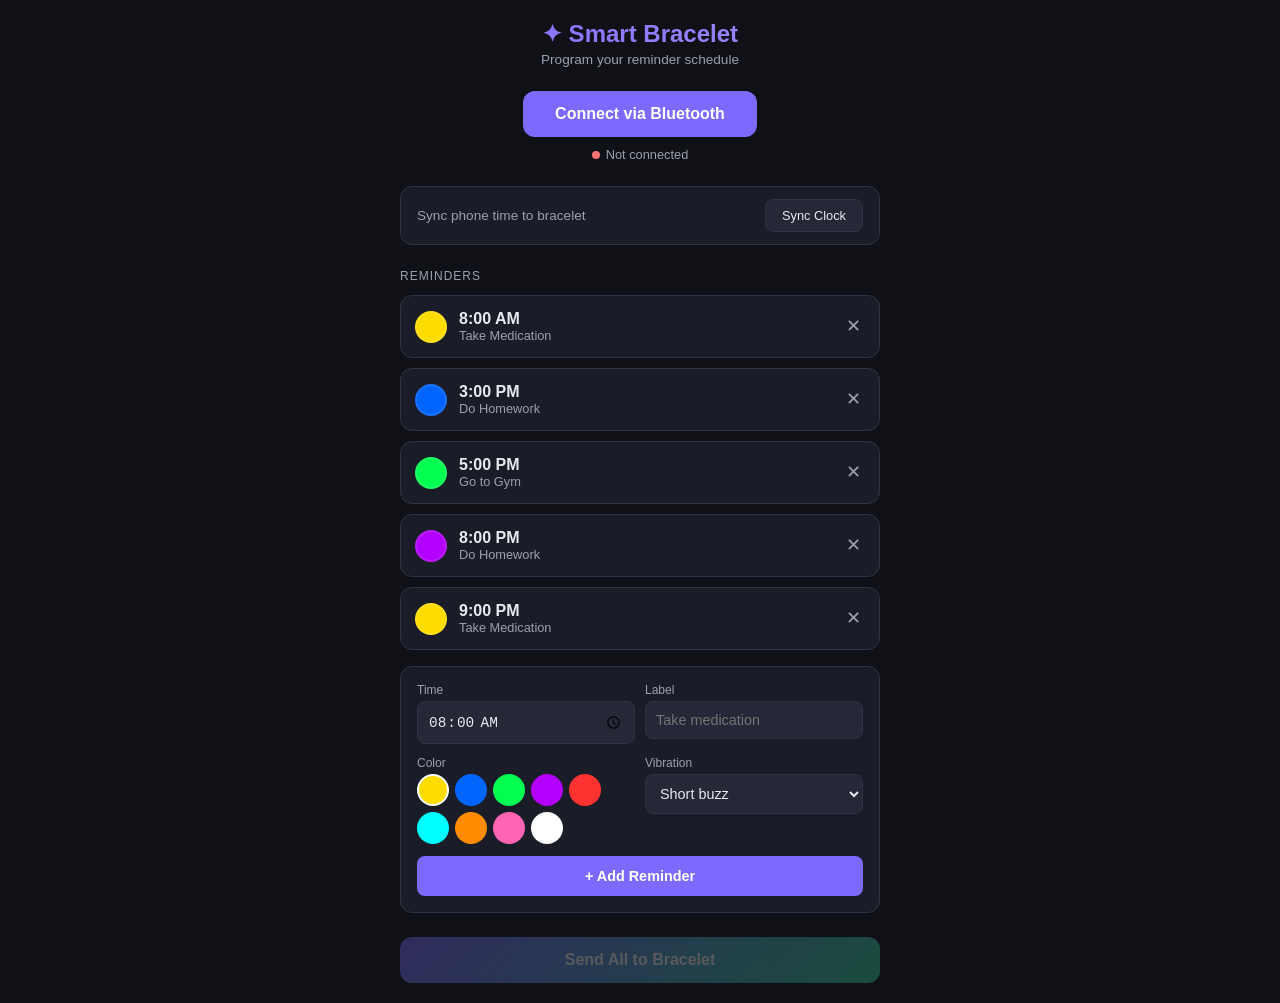
==== index.html @ 46b19a17 "Add files via upload" ====
<!DOCTYPE html>
<html lang="en">
<head>
<meta charset="UTF-8">
<meta name="viewport" content="width=device-width, initial-scale=1.0">
<title>Smart Bracelet Setup</title>
<style>
  :root {
    --bg: #0f1117;
    --surface: #1a1d27;
    --surface2: #242837;
    --border: #2e3347;
    --text: #e8eaed;
    --text2: #9aa0b0;
    --accent: #7c6aff;
    --accent2: #a78bfa;
    --green: #34d399;
    --red: #f87171;
    --radius: 12px;
  }
  * { margin:0; padding:0; box-sizing:border-box; }
  body {
    font-family: -apple-system, BlinkMacSystemFont, 'Segoe UI', sans-serif;
    background: var(--bg);
    color: var(--text);
    min-height: 100vh;
    padding: 20px;
  }
  .container { max-width: 480px; margin: 0 auto; }
  h1 {
    font-size: 1.5rem;
    text-align: center;
    margin-bottom: 4px;
    background: linear-gradient(135deg, var(--accent), var(--accent2));
    -webkit-background-clip: text;
    -webkit-text-fill-color: transparent;
  }
  .subtitle { text-align:center; color:var(--text2); font-size:0.85rem; margin-bottom:24px; }

  /* Connection */
  .connect-section { text-align:center; margin-bottom:24px; }
  .btn-connect {
    background: var(--accent);
    color:#fff; border:none; padding:14px 32px;
    border-radius: var(--radius); font-size:1rem;
    cursor:pointer; font-weight:600;
    transition: transform 0.1s, opacity 0.2s;
  }
  .btn-connect:hover { opacity:0.9; transform:scale(1.02); }
  .btn-connect:disabled { opacity:0.4; cursor:default; transform:none; }
  .status {
    margin-top:10px; font-size:0.8rem; color:var(--text2);
    display:flex; align-items:center; justify-content:center; gap:6px;
  }
  .dot { width:8px; height:8px; border-radius:50%; display:inline-block; }
  .dot.off { background:var(--red); }
  .dot.on  { background:var(--green); }

  /* Time Sync */
  .time-bar {
    background:var(--surface); border:1px solid var(--border);
    border-radius:var(--radius); padding:12px 16px;
    display:flex; justify-content:space-between; align-items:center;
    margin-bottom:24px;
  }
  .time-bar span { color:var(--text2); font-size:0.85rem; }
  .btn-sm {
    background:var(--surface2); color:var(--text); border:1px solid var(--border);
    padding:8px 16px; border-radius:8px; font-size:0.8rem;
    cursor:pointer;
  }
  .btn-sm:hover { border-color:var(--accent); }

  /* Reminder List */
  .section-title {
    font-size:0.75rem; text-transform:uppercase; letter-spacing:1px;
    color:var(--text2); margin-bottom:12px;
  }
  .reminder-list { display:flex; flex-direction:column; gap:10px; margin-bottom:16px; }
  .reminder-card {
    background:var(--surface); border:1px solid var(--border);
    border-radius:var(--radius); padding:14px;
    display:grid; grid-template-columns:auto 1fr auto; align-items:center; gap:12px;
    position:relative;
  }
  .color-dot {
    width:32px; height:32px; border-radius:50%;
    border:2px solid rgba(255,255,255,0.1);
  }
  .reminder-info .time { font-weight:600; font-size:1rem; }
  .reminder-info .label { color:var(--text2); font-size:0.8rem; }
  .reminder-actions { display:flex; gap:6px; }
  .btn-icon {
    background:none; border:none; color:var(--text2);
    cursor:pointer; font-size:1.1rem; padding:4px;
  }
  .btn-icon:hover { color:var(--red); }

  /* Add Form */
  .add-form {
    background:var(--surface); border:1px solid var(--border);
    border-radius:var(--radius); padding:16px;
    margin-bottom:16px;
  }
  .form-row { display:flex; gap:10px; margin-bottom:12px; }
  .form-group { flex:1; }
  .form-group label { display:block; font-size:0.75rem; color:var(--text2); margin-bottom:4px; }
  .form-group input, .form-group select {
    width:100%; background:var(--surface2); border:1px solid var(--border);
    border-radius:8px; padding:10px; color:var(--text); font-size:0.9rem;
  }
  .form-group input:focus, .form-group select:focus {
    outline:none; border-color:var(--accent);
  }
  .color-presets { display:flex; gap:6px; flex-wrap:wrap; }
  .color-btn {
    width:32px; height:32px; border-radius:50%; border:2px solid transparent;
    cursor:pointer; transition:border-color 0.2s;
  }
  .color-btn.selected, .color-btn:hover { border-color:#fff; }

  .btn-add {
    width:100%; background:var(--accent); color:#fff; border:none;
    padding:12px; border-radius:8px; font-size:0.9rem; font-weight:600;
    cursor:pointer;
  }
  .btn-add:hover { opacity:0.9; }

  /* Send */
  .btn-send {
    width:100%; background:linear-gradient(135deg, var(--accent), var(--green));
    color:#fff; border:none; padding:14px; border-radius:var(--radius);
    font-size:1rem; font-weight:600; cursor:pointer; margin-top:8px;
  }
  .btn-send:hover { opacity:0.9; }
  .btn-send:disabled { opacity:0.3; cursor:default; }

  .empty { text-align:center; color:var(--text2); padding:24px; font-size:0.9rem; }
</style>
</head>
<body>
<div class="container">
  <h1>✦ Smart Bracelet</h1>
  <p class="subtitle">Program your reminder schedule</p>

  <!-- Connect -->
  <div class="connect-section">
    <button class="btn-connect" id="btnConnect" onclick="connectBLE()">Connect via Bluetooth</button>
    <div class="status">
      <span class="dot off" id="statusDot"></span>
      <span id="statusText">Not connected</span>
    </div>
  </div>

  <!-- Time Sync -->
  <div class="time-bar">
    <span>Sync phone time to bracelet</span>
    <button class="btn-sm" onclick="syncTime()">Sync Clock</button>
  </div>

  <!-- Reminders -->
  <div class="section-title">Reminders</div>
  <div class="reminder-list" id="reminderList">
    <div class="empty">No reminders yet. Add one below.</div>
  </div>

  <!-- Add Reminder Form -->
  <div class="add-form">
    <div class="form-row">
      <div class="form-group">
        <label>Time</label>
        <input type="time" id="inputTime" value="08:00">
      </div>
      <div class="form-group">
        <label>Label</label>
        <input type="text" id="inputLabel" placeholder="Take medication" maxlength="23">
      </div>
    </div>
    <div class="form-row">
      <div class="form-group">
        <label>Color</label>
        <div class="color-presets" id="colorPresets"></div>
      </div>
      <div class="form-group">
        <label>Vibration</label>
        <select id="inputVib">
          <option value="0">Short buzz</option>
          <option value="1">Long buzz</option>
          <option value="2">Triple pulse</option>
        </select>
      </div>
    </div>
    <button class="btn-add" onclick="addReminder()">+ Add Reminder</button>
  </div>

  <button class="btn-send" id="btnSend" onclick="sendReminders()" disabled>
    Send All to Bracelet
  </button>
</div>

<script>
  // ===== BLE State =====
  let bleDevice = null;
  let charReminders = null;
  let charTime = null;
  let charStatus = null;

  const SERVICE_UUID        = '12345678-1234-1234-1234-123456789abc';
  const CHAR_REMINDERS_UUID = 'abcd1234-5678-9abc-def0-123456789001';
  const CHAR_TIME_UUID      = 'abcd1234-5678-9abc-def0-123456789002';
  const CHAR_STATUS_UUID    = 'abcd1234-5678-9abc-def0-123456789003';

  // ===== Reminder Data =====
  let reminders = [];

  const PRESET_COLORS = [
    { name:'Yellow',  r:255, g:220, b:0   },
    { name:'Blue',    r:0,   g:100, b:255 },
    { name:'Green',   r:0,   g:255, b:80  },
    { name:'Purple',  r:180, g:0,   b:255 },
    { name:'Red',     r:255, g:50,  b:50  },
    { name:'Cyan',    r:0,   g:255, b:255 },
    { name:'Orange',  r:255, g:140, b:0   },
    { name:'Pink',    r:255, g:100, b:180 },
    { name:'White',   r:255, g:255, b:255 },
  ];
  let selectedColor = PRESET_COLORS[0];

  // ===== Init Color Presets =====
  function initColors() {
    const container = document.getElementById('colorPresets');
    PRESET_COLORS.forEach((c, i) => {
      const btn = document.createElement('button');
      btn.className = 'color-btn' + (i === 0 ? ' selected' : '');
      btn.style.background = `rgb(${c.r},${c.g},${c.b})`;
      btn.title = c.name;
      btn.onclick = () => {
        document.querySelectorAll('.color-btn').forEach(b => b.classList.remove('selected'));
        btn.classList.add('selected');
        selectedColor = c;
      };
      container.appendChild(btn);
    });
  }
  initColors();

  // ===== BLE Connection =====
  async function connectBLE() {
    try {
      const btn = document.getElementById('btnConnect');
      btn.textContent = 'Searching...';
      btn.disabled = true;

      bleDevice = await navigator.bluetooth.requestDevice({
        filters: [{ name: 'SmartBracelet' }],
        optionalServices: [SERVICE_UUID]
      });

      bleDevice.addEventListener('gattserverdisconnected', onDisconnect);

      const server = await bleDevice.gatt.connect();
      const service = await server.getPrimaryService(SERVICE_UUID);

      charReminders = await service.getCharacteristic(CHAR_REMINDERS_UUID);
      charTime      = await service.getCharacteristic(CHAR_TIME_UUID);
      charStatus    = await service.getCharacteristic(CHAR_STATUS_UUID);

      // Listen for status notifications
      await charStatus.startNotifications();
      charStatus.addEventListener('characteristicvaluechanged', (e) => {
        const dec = new TextDecoder();
        console.log('Status:', dec.decode(e.target.value));
      });

      setConnected(true);
      btn.textContent = 'Connected ✓';
    } catch (err) {
      console.error(err);
      setConnected(false);
      const btn = document.getElementById('btnConnect');
      btn.textContent = 'Connect via Bluetooth';
      btn.disabled = false;
      if (err.name !== 'NotFoundError') {
        alert('Connection failed: ' + err.message);
      }
    }
  }

  function onDisconnect() {
    setConnected(false);
    const btn = document.getElementById('btnConnect');
    btn.textContent = 'Reconnect';
    btn.disabled = false;
    charReminders = null;
    charTime = null;
    charStatus = null;
  }

  function setConnected(yes) {
    document.getElementById('statusDot').className = 'dot ' + (yes ? 'on' : 'off');
    document.getElementById('statusText').textContent = yes ? 'Connected' : 'Not connected';
    document.getElementById('btnSend').disabled = !yes;
  }

  // ===== Sync Time =====
  async function syncTime() {
    if (!charTime) { alert('Connect to bracelet first'); return; }
    const now = new Date();
    const timeStr = [
      String(now.getHours()).padStart(2,'0'),
      String(now.getMinutes()).padStart(2,'0'),
      String(now.getSeconds()).padStart(2,'0')
    ].join(':');
    const enc = new TextEncoder();
    await charTime.writeValue(enc.encode(timeStr));
    alert('Clock synced to ' + timeStr);
  }

  // ===== Reminder Management =====
  function addReminder() {
    const timeVal = document.getElementById('inputTime').value;
    const label   = document.getElementById('inputLabel').value || 'Reminder';
    const vib     = parseInt(document.getElementById('inputVib').value);

    if (!timeVal) return;
    const [h, m] = timeVal.split(':').map(Number);

    reminders.push({
      h, m,
      r: selectedColor.r, g: selectedColor.g, b: selectedColor.b,
      v: vib, on: true, l: label
    });

    // Sort by time
    reminders.sort((a, b) => a.h * 60 + a.m - b.h * 60 - b.m);
    renderReminders();
    document.getElementById('inputLabel').value = '';
  }

  function removeReminder(idx) {
    reminders.splice(idx, 1);
    renderReminders();
  }

  function renderReminders() {
    const list = document.getElementById('reminderList');
    if (reminders.length === 0) {
      list.innerHTML = '<div class="empty">No reminders yet. Add one below.</div>';
      return;
    }
    list.innerHTML = reminders.map((rm, i) => {
      const timeStr = String(rm.h).padStart(2,'0') + ':' + String(rm.m).padStart(2,'0');
      const ampm = rm.h >= 12 ? 'PM' : 'AM';
      const h12 = rm.h % 12 || 12;
      return `<div class="reminder-card">
        <div class="color-dot" style="background:rgb(${rm.r},${rm.g},${rm.b})"></div>
        <div class="reminder-info">
          <div class="time">${h12}:${String(rm.m).padStart(2,'0')} ${ampm}</div>
          <div class="label">${rm.l}</div>
        </div>
        <div class="reminder-actions">
          <button class="btn-icon" onclick="removeReminder(${i})" title="Delete">✕</button>
        </div>
      </div>`;
    }).join('');
  }

  // ===== Send to Bracelet =====
  async function sendReminders() {
    if (!charReminders) { alert('Connect to bracelet first'); return; }

    const json = JSON.stringify({ reminders });
    const enc = new TextEncoder();
    const data = enc.encode(json);

    // BLE has a ~512 byte MTU typical; chunk if needed
    const CHUNK = 480;
    for (let i = 0; i < data.length; i += CHUNK) {
      const chunk = data.slice(i, i + CHUNK);
      await charReminders.writeValue(chunk);
      // Small delay between chunks
      if (i + CHUNK < data.length) await new Promise(r => setTimeout(r, 100));
    }

    alert('✓ ' + reminders.length + ' reminders sent to bracelet!');
  }

  // ===== Load defaults for demo =====
  function loadDefaults() {
    reminders = [
      { h:8,  m:0,  r:255,g:220,b:0,   v:0, on:true, l:'Take Medication' },
      { h:15, m:0,  r:0,  g:100,b:255,  v:2, on:true, l:'Do Homework' },
      { h:17, m:0,  r:0,  g:255,b:80,   v:1, on:true, l:'Go to Gym' },
      { h:20, m:0,  r:180,g:0,  b:255,  v:2, on:true, l:'Do Homework' },
      { h:21, m:0,  r:255,g:220,b:0,    v:0, on:true, l:'Take Medication' },
    ];
    renderReminders();
  }
  loadDefaults();
</script>
</body>
</html>
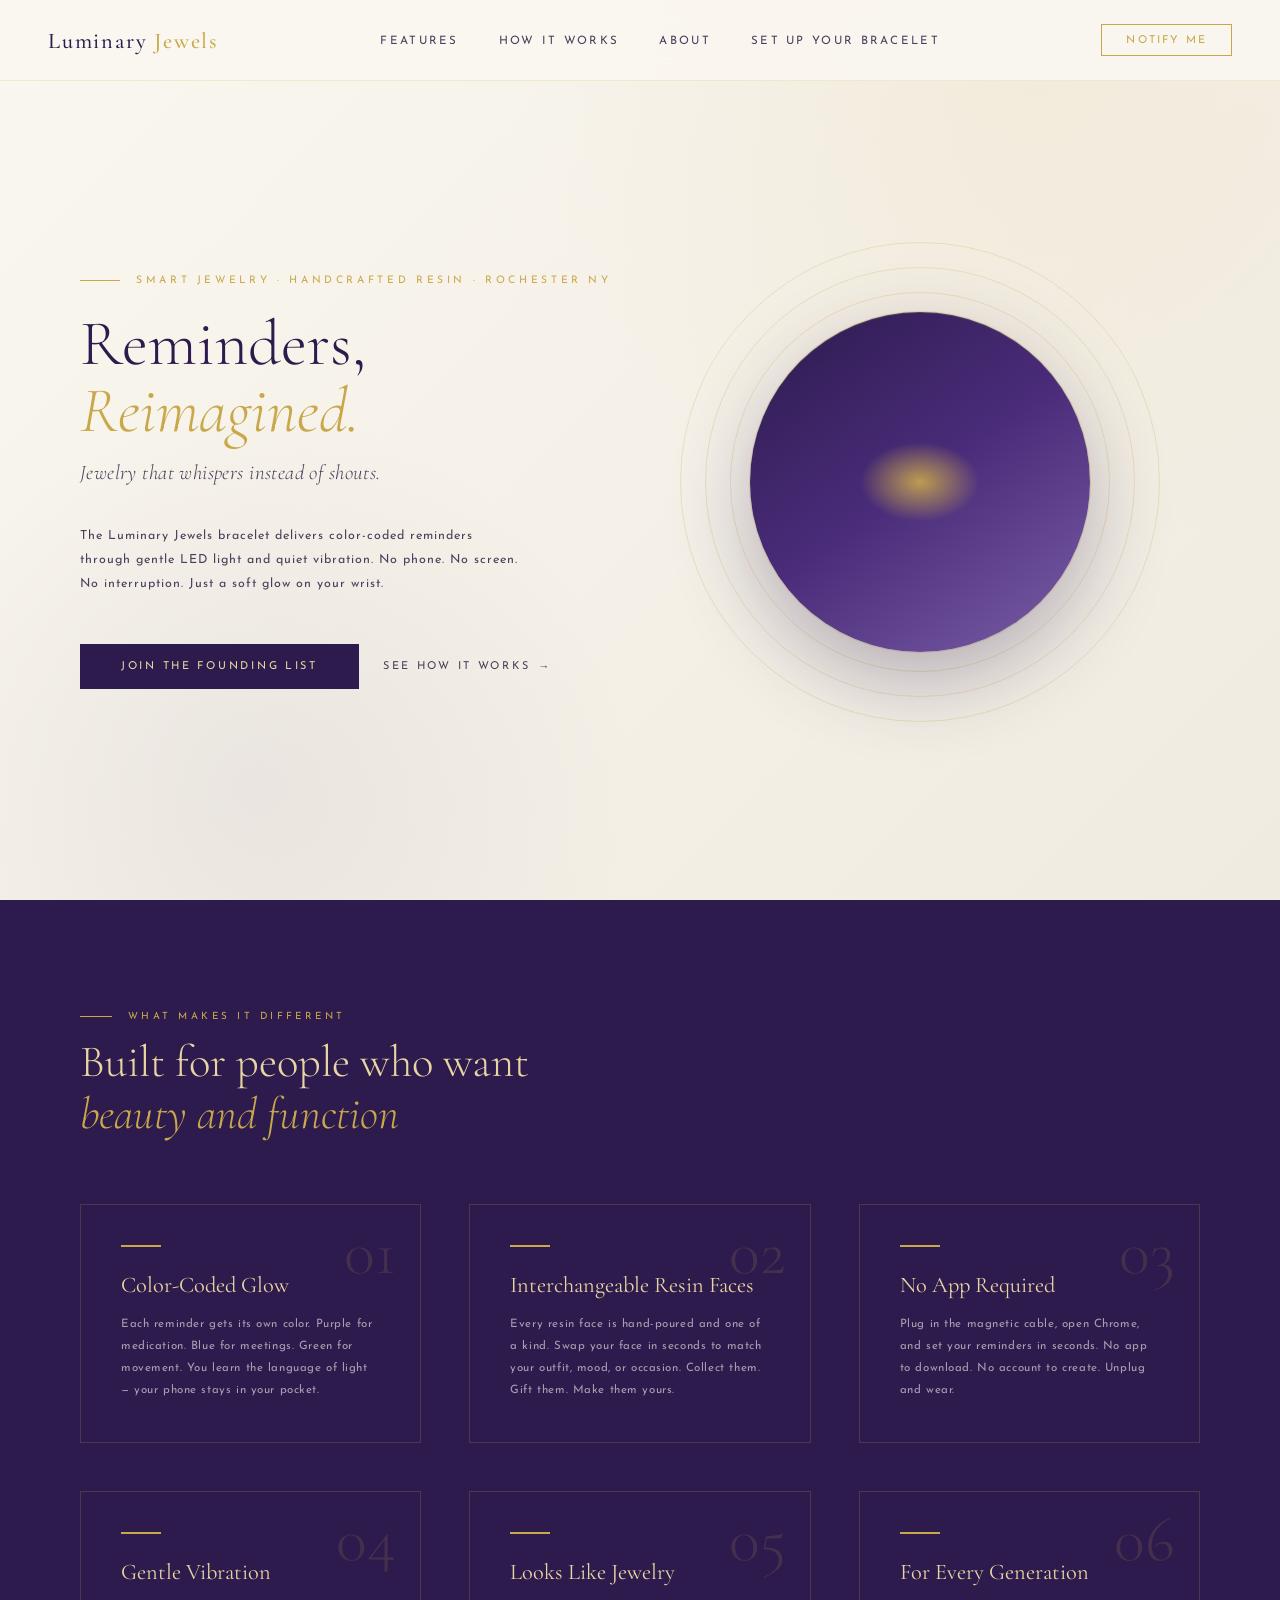
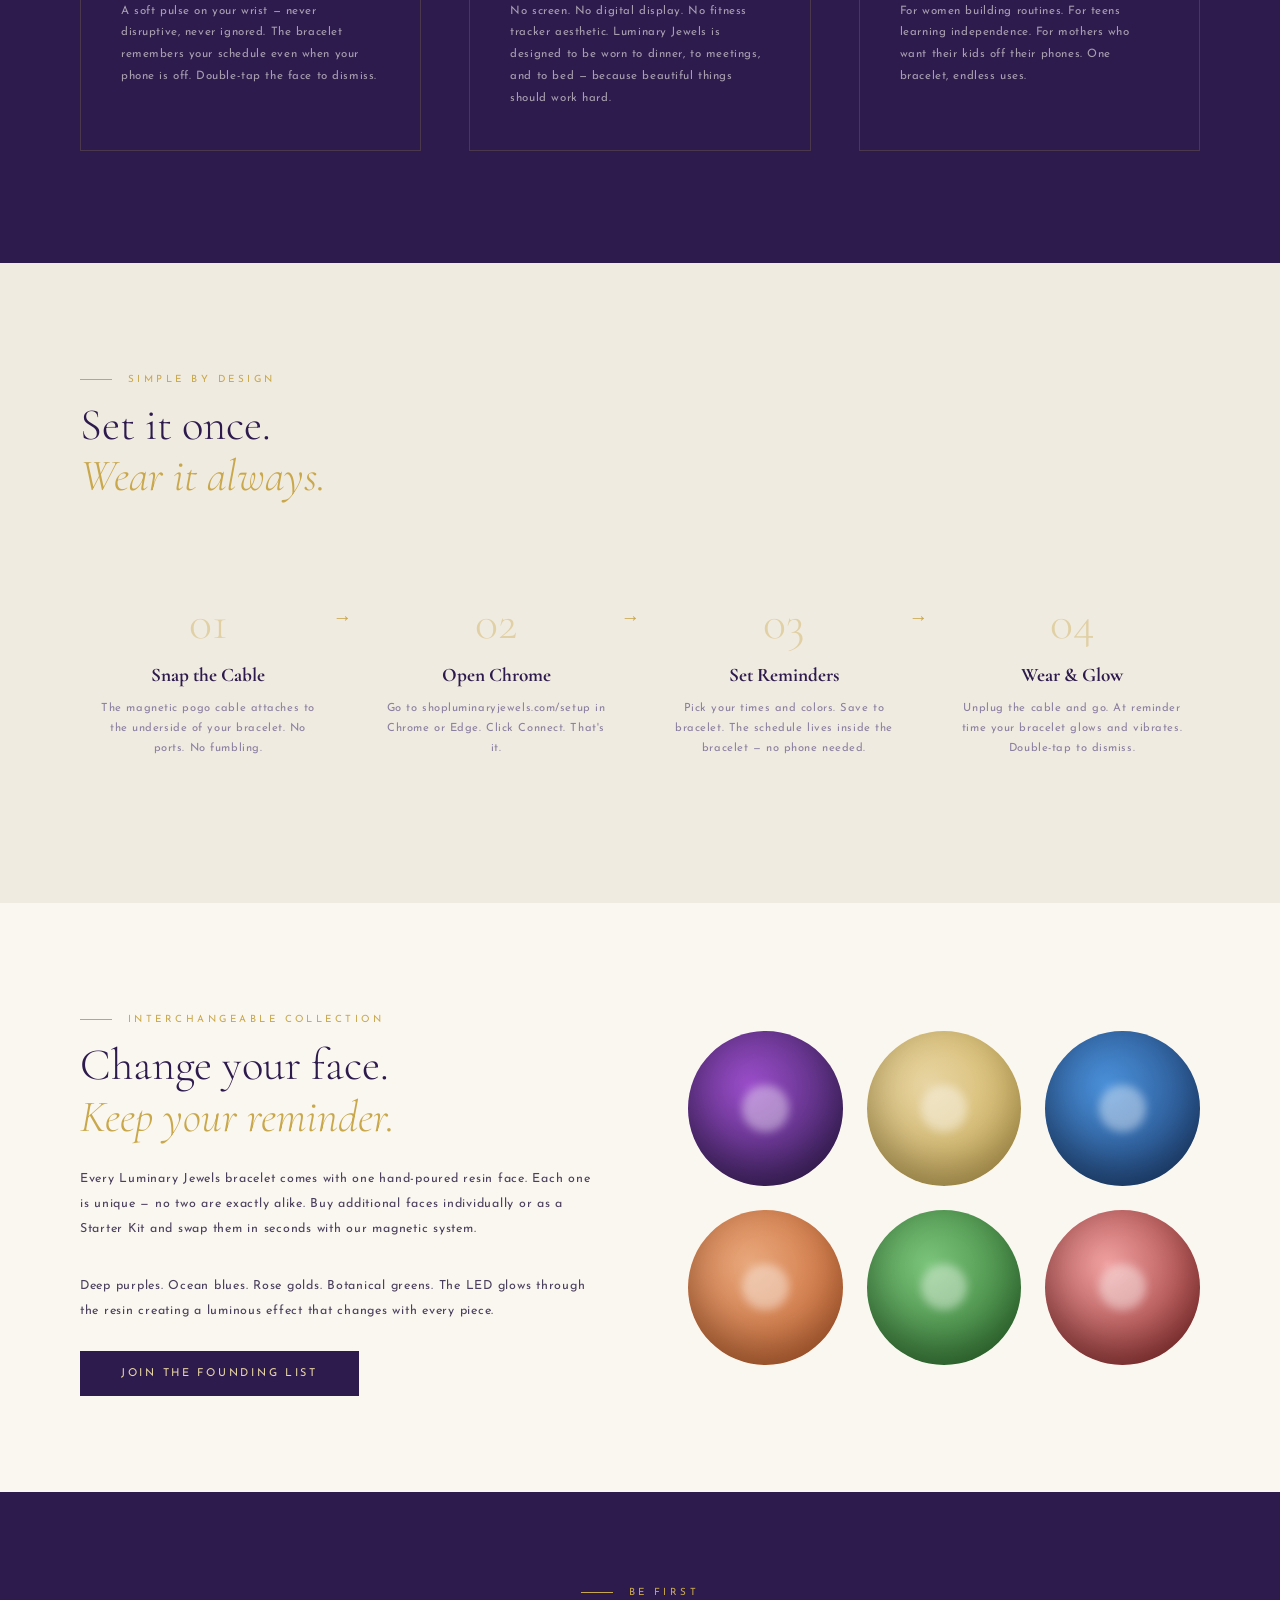
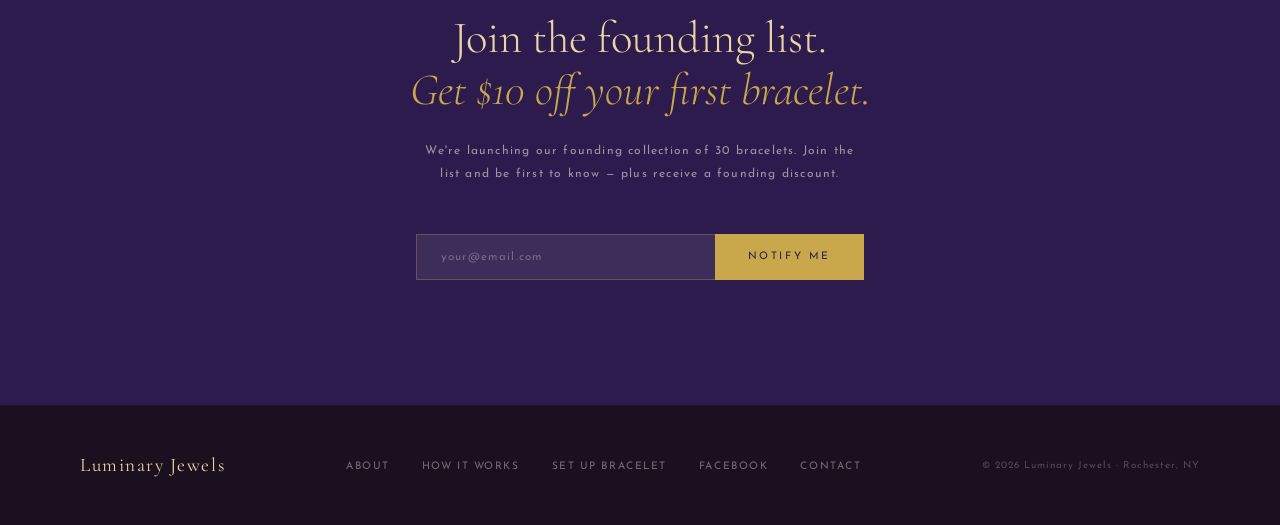
==== commit d559fad5: "Rename index 2.html to index.html" ====
--- a/index.html
+++ b/index.html
@@ -1,402 +1,185 @@
 <!DOCTYPE html>
 <html lang="en">
 <head>
-<meta charset="UTF-8">
-<meta name="viewport" content="width=device-width, initial-scale=1.0">
-<title>Smart Bracelet Setup</title>
-<style>
-  :root {
-    --bg: #0f1117;
-    --surface: #1a1d27;
-    --surface2: #242837;
-    --border: #2e3347;
-    --text: #e8eaed;
-    --text2: #9aa0b0;
-    --accent: #7c6aff;
-    --accent2: #a78bfa;
-    --green: #34d399;
-    --red: #f87171;
-    --radius: 12px;
-  }
-  * { margin:0; padding:0; box-sizing:border-box; }
-  body {
-    font-family: -apple-system, BlinkMacSystemFont, 'Segoe UI', sans-serif;
-    background: var(--bg);
-    color: var(--text);
-    min-height: 100vh;
-    padding: 20px;
-  }
-  .container { max-width: 480px; margin: 0 auto; }
-  h1 {
-    font-size: 1.5rem;
-    text-align: center;
-    margin-bottom: 4px;
-    background: linear-gradient(135deg, var(--accent), var(--accent2));
-    -webkit-background-clip: text;
-    -webkit-text-fill-color: transparent;
-  }
-  .subtitle { text-align:center; color:var(--text2); font-size:0.85rem; margin-bottom:24px; }
-
-  /* Connection */
-  .connect-section { text-align:center; margin-bottom:24px; }
-  .btn-connect {
-    background: var(--accent);
-    color:#fff; border:none; padding:14px 32px;
-    border-radius: var(--radius); font-size:1rem;
-    cursor:pointer; font-weight:600;
-    transition: transform 0.1s, opacity 0.2s;
-  }
-  .btn-connect:hover { opacity:0.9; transform:scale(1.02); }
-  .btn-connect:disabled { opacity:0.4; cursor:default; transform:none; }
-  .status {
-    margin-top:10px; font-size:0.8rem; color:var(--text2);
-    display:flex; align-items:center; justify-content:center; gap:6px;
-  }
-  .dot { width:8px; height:8px; border-radius:50%; display:inline-block; }
-  .dot.off { background:var(--red); }
-  .dot.on  { background:var(--green); }
-
-  /* Time Sync */
-  .time-bar {
-    background:var(--surface); border:1px solid var(--border);
-    border-radius:var(--radius); padding:12px 16px;
-    display:flex; justify-content:space-between; align-items:center;
-    margin-bottom:24px;
-  }
-  .time-bar span { color:var(--text2); font-size:0.85rem; }
-  .btn-sm {
-    background:var(--surface2); color:var(--text); border:1px solid var(--border);
-    padding:8px 16px; border-radius:8px; font-size:0.8rem;
-    cursor:pointer;
-  }
-  .btn-sm:hover { border-color:var(--accent); }
-
-  /* Reminder List */
-  .section-title {
-    font-size:0.75rem; text-transform:uppercase; letter-spacing:1px;
-    color:var(--text2); margin-bottom:12px;
-  }
-  .reminder-list { display:flex; flex-direction:column; gap:10px; margin-bottom:16px; }
-  .reminder-card {
-    background:var(--surface); border:1px solid var(--border);
-    border-radius:var(--radius); padding:14px;
-    display:grid; grid-template-columns:auto 1fr auto; align-items:center; gap:12px;
-    position:relative;
-  }
-  .color-dot {
-    width:32px; height:32px; border-radius:50%;
-    border:2px solid rgba(255,255,255,0.1);
-  }
-  .reminder-info .time { font-weight:600; font-size:1rem; }
-  .reminder-info .label { color:var(--text2); font-size:0.8rem; }
-  .reminder-actions { display:flex; gap:6px; }
-  .btn-icon {
-    background:none; border:none; color:var(--text2);
-    cursor:pointer; font-size:1.1rem; padding:4px;
-  }
-  .btn-icon:hover { color:var(--red); }
-
-  /* Add Form */
-  .add-form {
-    background:var(--surface); border:1px solid var(--border);
-    border-radius:var(--radius); padding:16px;
-    margin-bottom:16px;
-  }
-  .form-row { display:flex; gap:10px; margin-bottom:12px; }
-  .form-group { flex:1; }
-  .form-group label { display:block; font-size:0.75rem; color:var(--text2); margin-bottom:4px; }
-  .form-group input, .form-group select {
-    width:100%; background:var(--surface2); border:1px solid var(--border);
-    border-radius:8px; padding:10px; color:var(--text); font-size:0.9rem;
-  }
-  .form-group input:focus, .form-group select:focus {
-    outline:none; border-color:var(--accent);
-  }
-  .color-presets { display:flex; gap:6px; flex-wrap:wrap; }
-  .color-btn {
-    width:32px; height:32px; border-radius:50%; border:2px solid transparent;
-    cursor:pointer; transition:border-color 0.2s;
-  }
-  .color-btn.selected, .color-btn:hover { border-color:#fff; }
-
-  .btn-add {
-    width:100%; background:var(--accent); color:#fff; border:none;
-    padding:12px; border-radius:8px; font-size:0.9rem; font-weight:600;
-    cursor:pointer;
-  }
-  .btn-add:hover { opacity:0.9; }
-
-  /* Send */
-  .btn-send {
-    width:100%; background:linear-gradient(135deg, var(--accent), var(--green));
-    color:#fff; border:none; padding:14px; border-radius:var(--radius);
-    font-size:1rem; font-weight:600; cursor:pointer; margin-top:8px;
-  }
-  .btn-send:hover { opacity:0.9; }
-  .btn-send:disabled { opacity:0.3; cursor:default; }
-
-  .empty { text-align:center; color:var(--text2); padding:24px; font-size:0.9rem; }
-</style>
+  <meta charset="UTF-8">
+  <meta name="viewport" content="width=device-width, initial-scale=1.0">
+  <title>Luminary Jewels — Reminders, Reimagined</title>
+  <meta name="description" content="Smart jewelry that glows. Color-coded reminders delivered through light and vibration — no phone, no screen, no interruption.">
+  <link rel="stylesheet" href="style.css">
 </head>
 <body>
-<div class="container">
-  <h1>✦ Smart Bracelet</h1>
-  <p class="subtitle">Program your reminder schedule</p>
 
-  <!-- Connect -->
-  <div class="connect-section">
-    <button class="btn-connect" id="btnConnect" onclick="connectBLE()">Connect via Bluetooth</button>
-    <div class="status">
-      <span class="dot off" id="statusDot"></span>
-      <span id="statusText">Not connected</span>
+<nav>
+  <a href="index.html" class="nav-logo">Luminary <span>Jewels</span></a>
+  <ul class="nav-links">
+    <li><a href="#features">Features</a></li>
+    <li><a href="#how-it-works">How It Works</a></li>
+    <li><a href="about.html">About</a></li>
+    <li><a href="setup.html">Set Up Your Bracelet</a></li>
+  </ul>
+  <a href="#notify" class="nav-cta">Notify Me</a>
+</nav>
+
+<!-- HERO -->
+<section class="hero">
+  <div class="hero-content">
+    <div class="hero-eyebrow">Smart Jewelry · Handcrafted Resin · Rochester NY</div>
+    <h1 class="hero-title">
+      Reminders,<br>
+      <em>Reimagined.</em>
+    </h1>
+    <p class="hero-tagline">Jewelry that whispers instead of shouts.</p>
+    <p class="hero-desc">
+      The Luminary Jewels bracelet delivers color-coded reminders through gentle LED light and quiet vibration. No phone. No screen. No interruption. Just a soft glow on your wrist.
+    </p>
+    <div class="hero-buttons">
+      <a href="#notify" class="btn-primary">Join the Founding List</a>
+      <a href="#how-it-works" class="btn-secondary">See how it works</a>
     </div>
   </div>
 
-  <!-- Time Sync -->
-  <div class="time-bar">
-    <span>Sync phone time to bracelet</span>
-    <button class="btn-sm" onclick="syncTime()">Sync Clock</button>
+  <div class="hero-visual">
+    <div class="bracelet-ring"></div>
+    <div class="bracelet-ring"></div>
+    <div class="bracelet-ring"></div>
+    <div class="bracelet-mockup">
+      <div class="bracelet-glow"></div>
+    </div>
   </div>
+</section>
 
-  <!-- Reminders -->
-  <div class="section-title">Reminders</div>
-  <div class="reminder-list" id="reminderList">
-    <div class="empty">No reminders yet. Add one below.</div>
+<!-- FEATURES -->
+<section class="features" id="features">
+  <div class="section-eyebrow">What Makes It Different</div>
+  <h2 class="section-title">Built for people who want<br><em>beauty and function</em></h2>
+
+  <div class="features-grid">
+    <div class="feature-card">
+      <div class="feature-number">01</div>
+      <div class="feature-icon"></div>
+      <h3 class="feature-title">Color-Coded Glow</h3>
+      <p class="feature-desc">Each reminder gets its own color. Purple for medication. Blue for meetings. Green for movement. You learn the language of light — your phone stays in your pocket.</p>
+    </div>
+    <div class="feature-card">
+      <div class="feature-number">02</div>
+      <div class="feature-icon"></div>
+      <h3 class="feature-title">Interchangeable Resin Faces</h3>
+      <p class="feature-desc">Every resin face is hand-poured and one of a kind. Swap your face in seconds to match your outfit, mood, or occasion. Collect them. Gift them. Make them yours.</p>
+    </div>
+    <div class="feature-card">
+      <div class="feature-number">03</div>
+      <div class="feature-icon"></div>
+      <h3 class="feature-title">No App Required</h3>
+      <p class="feature-desc">Plug in the magnetic cable, open Chrome, and set your reminders in seconds. No app to download. No account to create. Unplug and wear.</p>
+    </div>
+    <div class="feature-card">
+      <div class="feature-number">04</div>
+      <div class="feature-icon"></div>
+      <h3 class="feature-title">Gentle Vibration</h3>
+      <p class="feature-desc">A soft pulse on your wrist — never disruptive, never ignored. The bracelet remembers your schedule even when your phone is off. Double-tap the face to dismiss.</p>
+    </div>
+    <div class="feature-card">
+      <div class="feature-number">05</div>
+      <div class="feature-icon"></div>
+      <h3 class="feature-title">Looks Like Jewelry</h3>
+      <p class="feature-desc">No screen. No digital display. No fitness tracker aesthetic. Luminary Jewels is designed to be worn to dinner, to meetings, and to bed — because beautiful things should work hard.</p>
+    </div>
+    <div class="feature-card">
+      <div class="feature-number">06</div>
+      <div class="feature-icon"></div>
+      <h3 class="feature-title">For Every Generation</h3>
+      <p class="feature-desc">For women building routines. For teens learning independence. For mothers who want their kids off their phones. One bracelet, endless uses.</p>
+    </div>
   </div>
+</section>
 
-  <!-- Add Reminder Form -->
-  <div class="add-form">
-    <div class="form-row">
-      <div class="form-group">
-        <label>Time</label>
-        <input type="time" id="inputTime" value="08:00">
-      </div>
-      <div class="form-group">
-        <label>Label</label>
-        <input type="text" id="inputLabel" placeholder="Take medication" maxlength="23">
-      </div>
+<!-- HOW IT WORKS -->
+<section id="how-it-works" class="how-it-works">
+  <div class="section-eyebrow">Simple by Design</div>
+  <h2 class="section-title">Set it once.<br><em>Wear it always.</em></h2>
+
+  <div class="steps">
+    <div class="step">
+      <div class="step-number">01</div>
+      <h3 class="step-title">Snap the Cable</h3>
+      <p class="step-desc">The magnetic pogo cable attaches to the underside of your bracelet. No ports. No fumbling.</p>
     </div>
-    <div class="form-row">
-      <div class="form-group">
-        <label>Color</label>
-        <div class="color-presets" id="colorPresets"></div>
-      </div>
-      <div class="form-group">
-        <label>Vibration</label>
-        <select id="inputVib">
-          <option value="0">Short buzz</option>
-          <option value="1">Long buzz</option>
-          <option value="2">Triple pulse</option>
-        </select>
-      </div>
+    <div class="step">
+      <div class="step-number">02</div>
+      <h3 class="step-title">Open Chrome</h3>
+      <p class="step-desc">Go to shopluminaryjewels.com/setup in Chrome or Edge. Click Connect. That's it.</p>
     </div>
-    <button class="btn-add" onclick="addReminder()">+ Add Reminder</button>
+    <div class="step">
+      <div class="step-number">03</div>
+      <h3 class="step-title">Set Reminders</h3>
+      <p class="step-desc">Pick your times and colors. Save to bracelet. The schedule lives inside the bracelet — no phone needed.</p>
+    </div>
+    <div class="step">
+      <div class="step-number">04</div>
+      <h3 class="step-title">Wear &amp; Glow</h3>
+      <p class="step-desc">Unplug the cable and go. At reminder time your bracelet glows and vibrates. Double-tap to dismiss.</p>
+    </div>
   </div>
+</section>
 
-  <button class="btn-send" id="btnSend" onclick="sendReminders()" disabled>
-    Send All to Bracelet
-  </button>
-</div>
+<!-- RESIN FACES -->
+<section>
+  <div class="resin-section">
+    <div>
+      <div class="section-eyebrow">Interchangeable Collection</div>
+      <h2 class="section-title">Change your face.<br><em>Keep your reminder.</em></h2>
+      <p style="font-size:0.78rem;letter-spacing:0.06em;line-height:2;color:var(--text-mid);margin-bottom:2rem">
+        Every Luminary Jewels bracelet comes with one hand-poured resin face. Each one is unique — no two are exactly alike. Buy additional faces individually or as a Starter Kit and swap them in seconds with our magnetic system.
+      </p>
+      <p style="font-size:0.78rem;letter-spacing:0.06em;line-height:2;color:var(--text-mid);margin-bottom:2.5rem">
+        Deep purples. Ocean blues. Rose golds. Botanical greens. The LED glows through the resin creating a luminous effect that changes with every piece.
+      </p>
+      <a href="#notify" class="btn-primary">Join the Founding List</a>
+    </div>
+    <div class="resin-faces">
+      <div class="resin-face rf-1"><div class="resin-glow"></div></div>
+      <div class="resin-face rf-2"><div class="resin-glow"></div></div>
+      <div class="resin-face rf-3"><div class="resin-glow"></div></div>
+      <div class="resin-face rf-4"><div class="resin-glow"></div></div>
+      <div class="resin-face rf-5"><div class="resin-glow"></div></div>
+      <div class="resin-face rf-6"><div class="resin-glow"></div></div>
+    </div>
+  </div>
+</section>
+
+<!-- EMAIL SIGNUP -->
+<section class="signup" id="notify">
+  <div class="section-eyebrow" style="justify-content:center">Be First</div>
+  <h2 class="section-title" style="text-align:center">Join the founding list.<br><em>Get $10 off your first bracelet.</em></h2>
+  <p class="signup-desc">We're launching our founding collection of 30 bracelets. Join the list and be first to know — plus receive a founding discount.</p>
+  <form class="signup-form" onsubmit="handleSignup(event)">
+    <input type="email" placeholder="your@email.com" required id="email-input">
+    <button type="submit">Notify Me</button>
+  </form>
+  <p id="signup-confirm" style="color:rgba(201,168,76,0.8);font-size:0.7rem;letter-spacing:0.1em;margin-top:1rem;min-height:1.2em;text-align:center"></p>
+</section>
+
+<!-- FOOTER -->
+<footer>
+  <div class="footer-logo">Luminary Jewels</div>
+  <ul class="footer-links">
+    <li><a href="about.html">About</a></li>
+    <li><a href="how-it-works.html">How It Works</a></li>
+    <li><a href="setup.html">Set Up Bracelet</a></li>
+    <li><a href="https://facebook.com/luminaryjewels27" target="_blank">Facebook</a></li>
+    <li><a href="mailto:luminaryjewels27@gmail.com">Contact</a></li>
+  </ul>
+  <p class="footer-copy">© 2026 Luminary Jewels · Rochester, NY</p>
+</footer>
 
 <script>
-  // ===== BLE State =====
-  let bleDevice = null;
-  let charReminders = null;
-  let charTime = null;
-  let charStatus = null;
+function handleSignup(e) {
+  e.preventDefault();
+  const email = document.getElementById('email-input').value;
+  document.getElementById('signup-confirm').textContent = '✓ You\'re on the list — we\'ll be in touch soon.';
+  document.getElementById('email-input').value = '';
+}
+</script>
 
-  const SERVICE_UUID        = '12345678-1234-1234-1234-123456789abc';
-  const CHAR_REMINDERS_UUID = 'abcd1234-5678-9abc-def0-123456789001';
-  const CHAR_TIME_UUID      = 'abcd1234-5678-9abc-def0-123456789002';
-  const CHAR_STATUS_UUID    = 'abcd1234-5678-9abc-def0-123456789003';
-
-  // ===== Reminder Data =====
-  let reminders = [];
-
-  const PRESET_COLORS = [
-    { name:'Yellow',  r:255, g:220, b:0   },
-    { name:'Blue',    r:0,   g:100, b:255 },
-    { name:'Green',   r:0,   g:255, b:80  },
-    { name:'Purple',  r:180, g:0,   b:255 },
-    { name:'Red',     r:255, g:50,  b:50  },
-    { name:'Cyan',    r:0,   g:255, b:255 },
-    { name:'Orange',  r:255, g:140, b:0   },
-    { name:'Pink',    r:255, g:100, b:180 },
-    { name:'White',   r:255, g:255, b:255 },
-  ];
-  let selectedColor = PRESET_COLORS[0];
-
-  // ===== Init Color Presets =====
-  function initColors() {
-    const container = document.getElementById('colorPresets');
-    PRESET_COLORS.forEach((c, i) => {
-      const btn = document.createElement('button');
-      btn.className = 'color-btn' + (i === 0 ? ' selected' : '');
-      btn.style.background = `rgb(${c.r},${c.g},${c.b})`;
-      btn.title = c.name;
-      btn.onclick = () => {
-        document.querySelectorAll('.color-btn').forEach(b => b.classList.remove('selected'));
-        btn.classList.add('selected');
-        selectedColor = c;
-      };
-      container.appendChild(btn);
-    });
-  }
-  initColors();
-
-  // ===== BLE Connection =====
-  async function connectBLE() {
-    try {
-      const btn = document.getElementById('btnConnect');
-      btn.textContent = 'Searching...';
-      btn.disabled = true;
-
-      bleDevice = await navigator.bluetooth.requestDevice({
-        filters: [{ name: 'SmartBracelet' }],
-        optionalServices: [SERVICE_UUID]
-      });
-
-      bleDevice.addEventListener('gattserverdisconnected', onDisconnect);
-
-      const server = await bleDevice.gatt.connect();
-      const service = await server.getPrimaryService(SERVICE_UUID);
-
-      charReminders = await service.getCharacteristic(CHAR_REMINDERS_UUID);
-      charTime      = await service.getCharacteristic(CHAR_TIME_UUID);
-      charStatus    = await service.getCharacteristic(CHAR_STATUS_UUID);
-
-      // Listen for status notifications
-      await charStatus.startNotifications();
-      charStatus.addEventListener('characteristicvaluechanged', (e) => {
-        const dec = new TextDecoder();
-        console.log('Status:', dec.decode(e.target.value));
-      });
-
-      setConnected(true);
-      btn.textContent = 'Connected ✓';
-    } catch (err) {
-      console.error(err);
-      setConnected(false);
-      const btn = document.getElementById('btnConnect');
-      btn.textContent = 'Connect via Bluetooth';
-      btn.disabled = false;
-      if (err.name !== 'NotFoundError') {
-        alert('Connection failed: ' + err.message);
-      }
-    }
-  }
-
-  function onDisconnect() {
-    setConnected(false);
-    const btn = document.getElementById('btnConnect');
-    btn.textContent = 'Reconnect';
-    btn.disabled = false;
-    charReminders = null;
-    charTime = null;
-    charStatus = null;
-  }
-
-  function setConnected(yes) {
-    document.getElementById('statusDot').className = 'dot ' + (yes ? 'on' : 'off');
-    document.getElementById('statusText').textContent = yes ? 'Connected' : 'Not connected';
-    document.getElementById('btnSend').disabled = !yes;
-  }
-
-  // ===== Sync Time =====
-  async function syncTime() {
-    if (!charTime) { alert('Connect to bracelet first'); return; }
-    const now = new Date();
-    const timeStr = [
-      String(now.getHours()).padStart(2,'0'),
-      String(now.getMinutes()).padStart(2,'0'),
-      String(now.getSeconds()).padStart(2,'0')
-    ].join(':');
-    const enc = new TextEncoder();
-    await charTime.writeValue(enc.encode(timeStr));
-    alert('Clock synced to ' + timeStr);
-  }
-
-  // ===== Reminder Management =====
-  function addReminder() {
-    const timeVal = document.getElementById('inputTime').value;
-    const label   = document.getElementById('inputLabel').value || 'Reminder';
-    const vib     = parseInt(document.getElementById('inputVib').value);
-
-    if (!timeVal) return;
-    const [h, m] = timeVal.split(':').map(Number);
-
-    reminders.push({
-      h, m,
-      r: selectedColor.r, g: selectedColor.g, b: selectedColor.b,
-      v: vib, on: true, l: label
-    });
-
-    // Sort by time
-    reminders.sort((a, b) => a.h * 60 + a.m - b.h * 60 - b.m);
-    renderReminders();
-    document.getElementById('inputLabel').value = '';
-  }
-
-  function removeReminder(idx) {
-    reminders.splice(idx, 1);
-    renderReminders();
-  }
-
-  function renderReminders() {
-    const list = document.getElementById('reminderList');
-    if (reminders.length === 0) {
-      list.innerHTML = '<div class="empty">No reminders yet. Add one below.</div>';
-      return;
-    }
-    list.innerHTML = reminders.map((rm, i) => {
-      const timeStr = String(rm.h).padStart(2,'0') + ':' + String(rm.m).padStart(2,'0');
-      const ampm = rm.h >= 12 ? 'PM' : 'AM';
-      const h12 = rm.h % 12 || 12;
-      return `<div class="reminder-card">
-        <div class="color-dot" style="background:rgb(${rm.r},${rm.g},${rm.b})"></div>
-        <div class="reminder-info">
-          <div class="time">${h12}:${String(rm.m).padStart(2,'0')} ${ampm}</div>
-          <div class="label">${rm.l}</div>
-        </div>
-        <div class="reminder-actions">
-          <button class="btn-icon" onclick="removeReminder(${i})" title="Delete">✕</button>
-        </div>
-      </div>`;
-    }).join('');
-  }
-
-  // ===== Send to Bracelet =====
-  async function sendReminders() {
-    if (!charReminders) { alert('Connect to bracelet first'); return; }
-
-    const json = JSON.stringify({ reminders });
-    const enc = new TextEncoder();
-    const data = enc.encode(json);
-
-    // BLE has a ~512 byte MTU typical; chunk if needed
-    const CHUNK = 480;
-    for (let i = 0; i < data.length; i += CHUNK) {
-      const chunk = data.slice(i, i + CHUNK);
-      await charReminders.writeValue(chunk);
-      // Small delay between chunks
-      if (i + CHUNK < data.length) await new Promise(r => setTimeout(r, 100));
-    }
-
-    alert('✓ ' + reminders.length + ' reminders sent to bracelet!');
-  }
-
-  // ===== Load defaults for demo =====
-  function loadDefaults() {
-    reminders = [
-      { h:8,  m:0,  r:255,g:220,b:0,   v:0, on:true, l:'Take Medication' },
-      { h:15, m:0,  r:0,  g:100,b:255,  v:2, on:true, l:'Do Homework' },
-      { h:17, m:0,  r:0,  g:255,b:80,   v:1, on:true, l:'Go to Gym' },
-      { h:20, m:0,  r:180,g:0,  b:255,  v:2, on:true, l:'Do Homework' },
-      { h:21, m:0,  r:255,g:220,b:0,    v:0, on:true, l:'Take Medication' },
-    ];
-    renderReminders();
-  }
-  loadDefaults();
-</script>
 </body>
 </html>
--- a/style.css
+++ b/style.css
@@ -0,0 +1,830 @@
+@import url('https://fonts.googleapis.com/css2?family=Cormorant+Garamond:ital,wght@0,300;0,400;0,500;0,600;1,300;1,400&family=Josefin+Sans:wght@100;200;300;400&display=swap');
+
+:root {
+  --gold: #C9A84C;
+  --gold-light: #E8D5A3;
+  --gold-dark: #8B6914;
+  --purple: #2D1B4E;
+  --purple-mid: #4A2C7A;
+  --purple-light: #7B5EA7;
+  --cream: #FAF7F0;
+  --cream-dark: #F0EBE0;
+  --text-dark: #1A1020;
+  --text-mid: #4A3F5C;
+  --text-light: #8B7FA0;
+}
+
+* { margin: 0; padding: 0; box-sizing: border-box; }
+
+html { scroll-behavior: smooth; }
+
+body {
+  font-family: 'Josefin Sans', sans-serif;
+  background: var(--cream);
+  color: var(--text-dark);
+  overflow-x: hidden;
+}
+
+/* ── NAV ── */
+nav {
+  position: fixed;
+  top: 0; left: 0; right: 0;
+  z-index: 100;
+  padding: 1.5rem 3rem;
+  display: flex;
+  justify-content: space-between;
+  align-items: center;
+  background: rgba(250,247,240,0.92);
+  backdrop-filter: blur(12px);
+  border-bottom: 1px solid rgba(201,168,76,0.2);
+}
+
+.nav-logo {
+  font-family: 'Cormorant Garamond', serif;
+  font-size: 1.4rem;
+  font-weight: 500;
+  letter-spacing: 0.08em;
+  color: var(--purple);
+  text-decoration: none;
+}
+
+.nav-logo span { color: var(--gold); }
+
+.nav-links {
+  display: flex;
+  gap: 2.5rem;
+  list-style: none;
+}
+
+.nav-links a {
+  font-size: 0.72rem;
+  letter-spacing: 0.2em;
+  text-transform: uppercase;
+  color: var(--text-mid);
+  text-decoration: none;
+  transition: color 0.3s;
+}
+
+.nav-links a:hover { color: var(--gold); }
+
+.nav-cta {
+  font-size: 0.68rem;
+  letter-spacing: 0.2em;
+  text-transform: uppercase;
+  padding: 0.6rem 1.5rem;
+  border: 1px solid var(--gold);
+  color: var(--gold);
+  text-decoration: none;
+  transition: all 0.3s;
+}
+
+.nav-cta:hover {
+  background: var(--gold);
+  color: var(--cream);
+}
+
+/* ── HERO ── */
+.hero {
+  min-height: 100vh;
+  display: grid;
+  grid-template-columns: 1fr 1fr;
+  align-items: center;
+  padding: 8rem 5rem 4rem;
+  background: linear-gradient(135deg, var(--cream) 0%, var(--cream-dark) 100%);
+  position: relative;
+  overflow: hidden;
+}
+
+.hero::before {
+  content: '';
+  position: absolute;
+  top: -50%;
+  right: -20%;
+  width: 80vw;
+  height: 80vw;
+  border-radius: 50%;
+  background: radial-gradient(circle, rgba(201,168,76,0.08) 0%, transparent 70%);
+  pointer-events: none;
+}
+
+.hero::after {
+  content: '';
+  position: absolute;
+  bottom: -30%;
+  left: -10%;
+  width: 60vw;
+  height: 60vw;
+  border-radius: 50%;
+  background: radial-gradient(circle, rgba(45,27,78,0.06) 0%, transparent 70%);
+  pointer-events: none;
+}
+
+.hero-content { position: relative; z-index: 1; }
+
+.hero-eyebrow {
+  font-size: 0.65rem;
+  letter-spacing: 0.35em;
+  text-transform: uppercase;
+  color: var(--gold);
+  margin-bottom: 1.5rem;
+  display: flex;
+  align-items: center;
+  gap: 1rem;
+}
+
+.hero-eyebrow::before {
+  content: '';
+  display: block;
+  width: 2.5rem;
+  height: 1px;
+  background: var(--gold);
+}
+
+.hero-title {
+  font-family: 'Cormorant Garamond', serif;
+  font-size: clamp(3rem, 5vw, 5.5rem);
+  font-weight: 300;
+  line-height: 1.05;
+  color: var(--purple);
+  margin-bottom: 1rem;
+}
+
+.hero-title em {
+  font-style: italic;
+  color: var(--gold);
+}
+
+.hero-tagline {
+  font-family: 'Cormorant Garamond', serif;
+  font-size: 1.3rem;
+  font-style: italic;
+  font-weight: 300;
+  color: var(--text-mid);
+  margin-bottom: 2.5rem;
+  letter-spacing: 0.02em;
+}
+
+.hero-desc {
+  font-size: 0.78rem;
+  letter-spacing: 0.08em;
+  line-height: 1.9;
+  color: var(--text-mid);
+  max-width: 28rem;
+  margin-bottom: 3rem;
+}
+
+.hero-buttons {
+  display: flex;
+  gap: 1.5rem;
+  align-items: center;
+}
+
+.btn-primary {
+  font-size: 0.68rem;
+  letter-spacing: 0.25em;
+  text-transform: uppercase;
+  padding: 1rem 2.5rem;
+  background: var(--purple);
+  color: var(--gold-light);
+  text-decoration: none;
+  transition: all 0.4s;
+  border: 1px solid var(--purple);
+}
+
+.btn-primary:hover {
+  background: var(--gold);
+  border-color: var(--gold);
+  color: var(--purple);
+}
+
+.btn-secondary {
+  font-size: 0.68rem;
+  letter-spacing: 0.25em;
+  text-transform: uppercase;
+  color: var(--text-mid);
+  text-decoration: none;
+  display: flex;
+  align-items: center;
+  gap: 0.5rem;
+  transition: color 0.3s;
+}
+
+.btn-secondary:hover { color: var(--gold); }
+
+.btn-secondary::after {
+  content: '→';
+  transition: transform 0.3s;
+}
+
+.btn-secondary:hover::after { transform: translateX(4px); }
+
+/* Hero visual */
+.hero-visual {
+  display: flex;
+  justify-content: center;
+  align-items: center;
+  position: relative;
+  z-index: 1;
+}
+
+.bracelet-mockup {
+  width: 340px;
+  height: 340px;
+  border-radius: 50%;
+  background: linear-gradient(145deg, var(--purple) 0%, var(--purple-mid) 50%, var(--purple-light) 100%);
+  display: flex;
+  align-items: center;
+  justify-content: center;
+  position: relative;
+  box-shadow:
+    0 30px 80px rgba(45,27,78,0.3),
+    0 0 0 1px rgba(201,168,76,0.3),
+    inset 0 1px 0 rgba(201,168,76,0.2);
+  animation: float 6s ease-in-out infinite;
+}
+
+@keyframes float {
+  0%, 100% { transform: translateY(0px); }
+  50% { transform: translateY(-16px); }
+}
+
+.bracelet-glow {
+  width: 120px;
+  height: 80px;
+  border-radius: 50%;
+  background: radial-gradient(ellipse, rgba(201,168,76,0.9) 0%, rgba(201,168,76,0.4) 40%, transparent 70%);
+  animation: pulse-glow 3s ease-in-out infinite;
+}
+
+@keyframes pulse-glow {
+  0%, 100% { opacity: 0.7; transform: scale(1); }
+  50% { opacity: 1; transform: scale(1.15); }
+}
+
+.bracelet-ring {
+  position: absolute;
+  border-radius: 50%;
+  border: 1px solid rgba(201,168,76,0.25);
+  animation: ring-expand 3s ease-in-out infinite;
+}
+
+.bracelet-ring:nth-child(1) { width: 380px; height: 380px; animation-delay: 0s; }
+.bracelet-ring:nth-child(2) { width: 430px; height: 430px; animation-delay: 0.5s; }
+.bracelet-ring:nth-child(3) { width: 480px; height: 480px; animation-delay: 1s; }
+
+@keyframes ring-expand {
+  0%, 100% { opacity: 0.4; }
+  50% { opacity: 0.1; }
+}
+
+/* ── SECTION BASE ── */
+section { padding: 7rem 5rem; }
+
+.section-eyebrow {
+  font-size: 0.62rem;
+  letter-spacing: 0.35em;
+  text-transform: uppercase;
+  color: var(--gold);
+  margin-bottom: 1rem;
+  display: flex;
+  align-items: center;
+  gap: 1rem;
+}
+
+.section-eyebrow::before {
+  content: '';
+  display: block;
+  width: 2rem;
+  height: 1px;
+  background: var(--gold);
+}
+
+.section-title {
+  font-family: 'Cormorant Garamond', serif;
+  font-size: clamp(2rem, 3.5vw, 3.5rem);
+  font-weight: 300;
+  color: var(--purple);
+  line-height: 1.15;
+  margin-bottom: 1.5rem;
+}
+
+.section-title em { font-style: italic; color: var(--gold); }
+
+/* ── FEATURES ── */
+.features {
+  background: var(--purple);
+  color: var(--cream);
+}
+
+.features .section-title { color: var(--gold-light); }
+
+.features-grid {
+  display: grid;
+  grid-template-columns: repeat(3, 1fr);
+  gap: 3rem;
+  margin-top: 4rem;
+}
+
+.feature-card {
+  padding: 2.5rem;
+  border: 1px solid rgba(201,168,76,0.2);
+  position: relative;
+  transition: border-color 0.3s;
+}
+
+.feature-card:hover { border-color: rgba(201,168,76,0.6); }
+
+.feature-number {
+  font-family: 'Cormorant Garamond', serif;
+  font-size: 4rem;
+  font-weight: 300;
+  color: rgba(201,168,76,0.15);
+  position: absolute;
+  top: 1rem;
+  right: 1.5rem;
+  line-height: 1;
+}
+
+.feature-icon {
+  width: 2.5rem;
+  height: 2px;
+  background: var(--gold);
+  margin-bottom: 1.5rem;
+}
+
+.feature-title {
+  font-family: 'Cormorant Garamond', serif;
+  font-size: 1.4rem;
+  font-weight: 400;
+  color: var(--gold-light);
+  margin-bottom: 1rem;
+}
+
+.feature-desc {
+  font-size: 0.72rem;
+  letter-spacing: 0.05em;
+  line-height: 1.9;
+  color: rgba(250,247,240,0.6);
+}
+
+/* ── HOW IT WORKS ── */
+.how-it-works { background: var(--cream-dark); }
+
+.steps {
+  display: grid;
+  grid-template-columns: repeat(4, 1fr);
+  gap: 2rem;
+  margin-top: 4rem;
+}
+
+.step {
+  text-align: center;
+  padding: 2rem 1rem;
+  position: relative;
+}
+
+.step:not(:last-child)::after {
+  content: '→';
+  position: absolute;
+  right: -1rem;
+  top: 2.5rem;
+  color: var(--gold);
+  font-size: 1.2rem;
+}
+
+.step-number {
+  font-family: 'Cormorant Garamond', serif;
+  font-size: 3rem;
+  font-weight: 300;
+  color: var(--gold);
+  opacity: 0.4;
+  line-height: 1;
+  margin-bottom: 1rem;
+}
+
+.step-title {
+  font-family: 'Cormorant Garamond', serif;
+  font-size: 1.2rem;
+  color: var(--purple);
+  margin-bottom: 0.75rem;
+}
+
+.step-desc {
+  font-size: 0.7rem;
+  letter-spacing: 0.05em;
+  line-height: 1.8;
+  color: var(--text-light);
+}
+
+/* ── RESIN FACES ── */
+.resin-section {
+  display: grid;
+  grid-template-columns: 1fr 1fr;
+  gap: 6rem;
+  align-items: center;
+}
+
+.resin-faces {
+  display: grid;
+  grid-template-columns: repeat(3, 1fr);
+  gap: 1.5rem;
+}
+
+.resin-face {
+  aspect-ratio: 1;
+  border-radius: 50%;
+  display: flex;
+  align-items: center;
+  justify-content: center;
+  position: relative;
+  overflow: hidden;
+  cursor: pointer;
+  transition: transform 0.4s;
+}
+
+.resin-face:hover { transform: scale(1.08); }
+
+.resin-face::after {
+  content: '';
+  position: absolute;
+  inset: 0;
+  border-radius: 50%;
+  box-shadow: inset 0 -20px 40px rgba(0,0,0,0.3), 0 0 30px rgba(255,255,255,0.1);
+}
+
+.rf-1 { background: radial-gradient(circle at 40% 35%, #9B4DCA, #2D1B4E); }
+.rf-2 { background: radial-gradient(circle at 40% 35%, #E8D5A3, #C9A84C); }
+.rf-3 { background: radial-gradient(circle at 40% 35%, #4A90D9, #1A3A6E); }
+.rf-4 { background: radial-gradient(circle at 40% 35%, #E8A87C, #C45C26); }
+.rf-5 { background: radial-gradient(circle at 40% 35%, #7BC47B, #2A6E2A); }
+.rf-6 { background: radial-gradient(circle at 40% 35%, #F0A0A0, #8B2222); }
+
+.resin-glow {
+  width: 30%;
+  height: 30%;
+  border-radius: 50%;
+  background: rgba(255,255,255,0.4);
+  filter: blur(4px);
+}
+
+/* ── EMAIL SIGNUP ── */
+.signup {
+  background: var(--purple);
+  text-align: center;
+  padding: 6rem 5rem;
+}
+
+.signup .section-title { color: var(--gold-light); }
+
+.signup-desc {
+  font-size: 0.75rem;
+  letter-spacing: 0.1em;
+  color: rgba(250,247,240,0.55);
+  margin-bottom: 3rem;
+  max-width: 28rem;
+  margin-left: auto;
+  margin-right: auto;
+  line-height: 1.9;
+}
+
+.signup-form {
+  display: flex;
+  gap: 0;
+  max-width: 28rem;
+  margin: 0 auto;
+}
+
+.signup-form input {
+  flex: 1;
+  padding: 1rem 1.5rem;
+  background: rgba(250,247,240,0.08);
+  border: 1px solid rgba(201,168,76,0.3);
+  border-right: none;
+  color: var(--cream);
+  font-family: 'Josefin Sans', sans-serif;
+  font-size: 0.72rem;
+  letter-spacing: 0.1em;
+  outline: none;
+}
+
+.signup-form input::placeholder { color: rgba(250,247,240,0.3); }
+
+.signup-form button {
+  padding: 1rem 2rem;
+  background: var(--gold);
+  border: 1px solid var(--gold);
+  color: var(--purple);
+  font-family: 'Josefin Sans', sans-serif;
+  font-size: 0.65rem;
+  letter-spacing: 0.25em;
+  text-transform: uppercase;
+  cursor: pointer;
+  transition: all 0.3s;
+}
+
+.signup-form button:hover {
+  background: var(--gold-light);
+}
+
+/* ── FOOTER ── */
+footer {
+  background: var(--text-dark);
+  padding: 3rem 5rem;
+  display: flex;
+  justify-content: space-between;
+  align-items: center;
+}
+
+.footer-logo {
+  font-family: 'Cormorant Garamond', serif;
+  font-size: 1.2rem;
+  color: var(--gold-light);
+  letter-spacing: 0.08em;
+}
+
+.footer-links {
+  display: flex;
+  gap: 2rem;
+  list-style: none;
+}
+
+.footer-links a {
+  font-size: 0.65rem;
+  letter-spacing: 0.15em;
+  text-transform: uppercase;
+  color: rgba(250,247,240,0.4);
+  text-decoration: none;
+  transition: color 0.3s;
+}
+
+.footer-links a:hover { color: var(--gold); }
+
+.footer-copy {
+  font-size: 0.62rem;
+  letter-spacing: 0.1em;
+  color: rgba(250,247,240,0.25);
+}
+
+/* ── ABOUT PAGE ── */
+.about-hero {
+  min-height: 50vh;
+  display: flex;
+  align-items: flex-end;
+  padding: 10rem 5rem 4rem;
+  background: linear-gradient(135deg, var(--purple) 0%, var(--purple-mid) 100%);
+  position: relative;
+  overflow: hidden;
+}
+
+.about-hero::before {
+  content: 'LUMINARY';
+  position: absolute;
+  font-family: 'Cormorant Garamond', serif;
+  font-size: 20vw;
+  font-weight: 300;
+  color: rgba(201,168,76,0.05);
+  bottom: -2rem;
+  left: 3rem;
+  white-space: nowrap;
+  pointer-events: none;
+}
+
+.about-hero-title {
+  font-family: 'Cormorant Garamond', serif;
+  font-size: clamp(3rem, 6vw, 6rem);
+  font-weight: 300;
+  color: var(--gold-light);
+  line-height: 1;
+  position: relative;
+  z-index: 1;
+}
+
+.about-hero-title em { font-style: italic; color: var(--gold); }
+
+.about-content {
+  display: grid;
+  grid-template-columns: 1fr 1fr;
+  gap: 8rem;
+  padding: 7rem 5rem;
+  align-items: start;
+}
+
+.about-text p {
+  font-size: 0.78rem;
+  letter-spacing: 0.06em;
+  line-height: 2;
+  color: var(--text-mid);
+  margin-bottom: 1.5rem;
+}
+
+.about-text p:first-child {
+  font-family: 'Cormorant Garamond', serif;
+  font-size: 1.5rem;
+  font-weight: 300;
+  font-style: italic;
+  color: var(--purple);
+  line-height: 1.5;
+}
+
+.founders-card {
+  background: var(--purple);
+  padding: 3rem;
+  position: sticky;
+  top: 7rem;
+}
+
+.founders-title {
+  font-size: 0.6rem;
+  letter-spacing: 0.3em;
+  text-transform: uppercase;
+  color: var(--gold);
+  margin-bottom: 2rem;
+}
+
+.founder {
+  padding: 1.5rem 0;
+  border-bottom: 1px solid rgba(201,168,76,0.15);
+}
+
+.founder:last-child { border-bottom: none; }
+
+.founder-name {
+  font-family: 'Cormorant Garamond', serif;
+  font-size: 1.3rem;
+  font-weight: 400;
+  color: var(--gold-light);
+  margin-bottom: 0.3rem;
+}
+
+.founder-role {
+  font-size: 0.65rem;
+  letter-spacing: 0.2em;
+  text-transform: uppercase;
+  color: rgba(250,247,240,0.4);
+}
+
+/* ── SETUP PAGE ── */
+.setup-page {
+  min-height: 100vh;
+  background: var(--purple);
+  padding: 8rem 5rem 4rem;
+  display: flex;
+  align-items: center;
+  justify-content: center;
+}
+
+.setup-card {
+  background: rgba(250,247,240,0.04);
+  border: 1px solid rgba(201,168,76,0.2);
+  padding: 3.5rem;
+  max-width: 560px;
+  width: 100%;
+}
+
+.setup-title {
+  font-family: 'Cormorant Garamond', serif;
+  font-size: 2.2rem;
+  font-weight: 300;
+  color: var(--gold-light);
+  margin-bottom: 0.5rem;
+}
+
+.setup-sub {
+  font-size: 0.68rem;
+  letter-spacing: 0.15em;
+  color: rgba(250,247,240,0.4);
+  margin-bottom: 2.5rem;
+  text-transform: uppercase;
+}
+
+.connect-btn {
+  width: 100%;
+  padding: 1.1rem;
+  background: var(--gold);
+  border: none;
+  color: var(--purple);
+  font-family: 'Josefin Sans', sans-serif;
+  font-size: 0.7rem;
+  letter-spacing: 0.25em;
+  text-transform: uppercase;
+  cursor: pointer;
+  transition: all 0.3s;
+  margin-bottom: 2rem;
+}
+
+.connect-btn:hover { background: var(--gold-light); }
+.connect-btn:disabled { opacity: 0.4; cursor: not-allowed; }
+
+.status-bar {
+  font-size: 0.68rem;
+  letter-spacing: 0.1em;
+  color: rgba(250,247,240,0.4);
+  text-align: center;
+  margin-bottom: 2rem;
+  min-height: 1.2em;
+}
+
+.status-bar.connected { color: #4ade80; }
+.status-bar.error { color: var(--red, #f87171); }
+
+.reminders-section { display: none; }
+.reminders-section.visible { display: block; }
+
+.reminder-row {
+  display: grid;
+  grid-template-columns: auto 1fr auto;
+  align-items: center;
+  gap: 1rem;
+  padding: 1rem 0;
+  border-bottom: 1px solid rgba(201,168,76,0.1);
+}
+
+.reminder-label {
+  font-size: 0.62rem;
+  letter-spacing: 0.15em;
+  text-transform: uppercase;
+  color: rgba(250,247,240,0.4);
+  min-width: 5rem;
+}
+
+.reminder-time {
+  background: rgba(250,247,240,0.06);
+  border: 1px solid rgba(201,168,76,0.2);
+  color: var(--cream);
+  font-family: 'Josefin Sans', sans-serif;
+  font-size: 0.75rem;
+  letter-spacing: 0.1em;
+  padding: 0.5rem 0.75rem;
+  outline: none;
+  width: 100%;
+  color-scheme: dark;
+}
+
+.color-dots {
+  display: flex;
+  gap: 0.4rem;
+}
+
+.color-dot {
+  width: 18px;
+  height: 18px;
+  border-radius: 50%;
+  cursor: pointer;
+  border: 2px solid transparent;
+  transition: border-color 0.2s, transform 0.2s;
+}
+
+.color-dot:hover { transform: scale(1.2); }
+.color-dot.selected { border-color: var(--gold); }
+
+.color-dot.purple { background: #7B5EA7; }
+.color-dot.blue   { background: #4A90D9; }
+.color-dot.green  { background: #4A9E4A; }
+.color-dot.red    { background: #C45C5C; }
+.color-dot.gold   { background: var(--gold); }
+
+.save-btn {
+  width: 100%;
+  padding: 1rem;
+  background: transparent;
+  border: 1px solid var(--gold);
+  color: var(--gold);
+  font-family: 'Josefin Sans', sans-serif;
+  font-size: 0.7rem;
+  letter-spacing: 0.25em;
+  text-transform: uppercase;
+  cursor: pointer;
+  transition: all 0.3s;
+  margin-top: 2rem;
+}
+
+.save-btn:hover {
+  background: var(--gold);
+  color: var(--purple);
+}
+
+.browser-note {
+  font-size: 0.62rem;
+  letter-spacing: 0.05em;
+  color: rgba(250,247,240,0.25);
+  text-align: center;
+  margin-top: 1.5rem;
+  line-height: 1.8;
+}
+
+/* ── RESPONSIVE ── */
+@media (max-width: 900px) {
+  nav { padding: 1.2rem 1.5rem; }
+  .nav-links { display: none; }
+  .hero { grid-template-columns: 1fr; padding: 7rem 2rem 4rem; gap: 3rem; }
+  .hero-visual { order: -1; }
+  .bracelet-mockup { width: 240px; height: 240px; }
+  section { padding: 4rem 2rem; }
+  .features-grid { grid-template-columns: 1fr; }
+  .steps { grid-template-columns: 1fr 1fr; }
+  .resin-section { grid-template-columns: 1fr; }
+  .about-content { grid-template-columns: 1fr; gap: 3rem; }
+  .founders-card { position: static; }
+  footer { flex-direction: column; gap: 1.5rem; text-align: center; }
+  .setup-page { padding: 6rem 1.5rem 3rem; }
+}
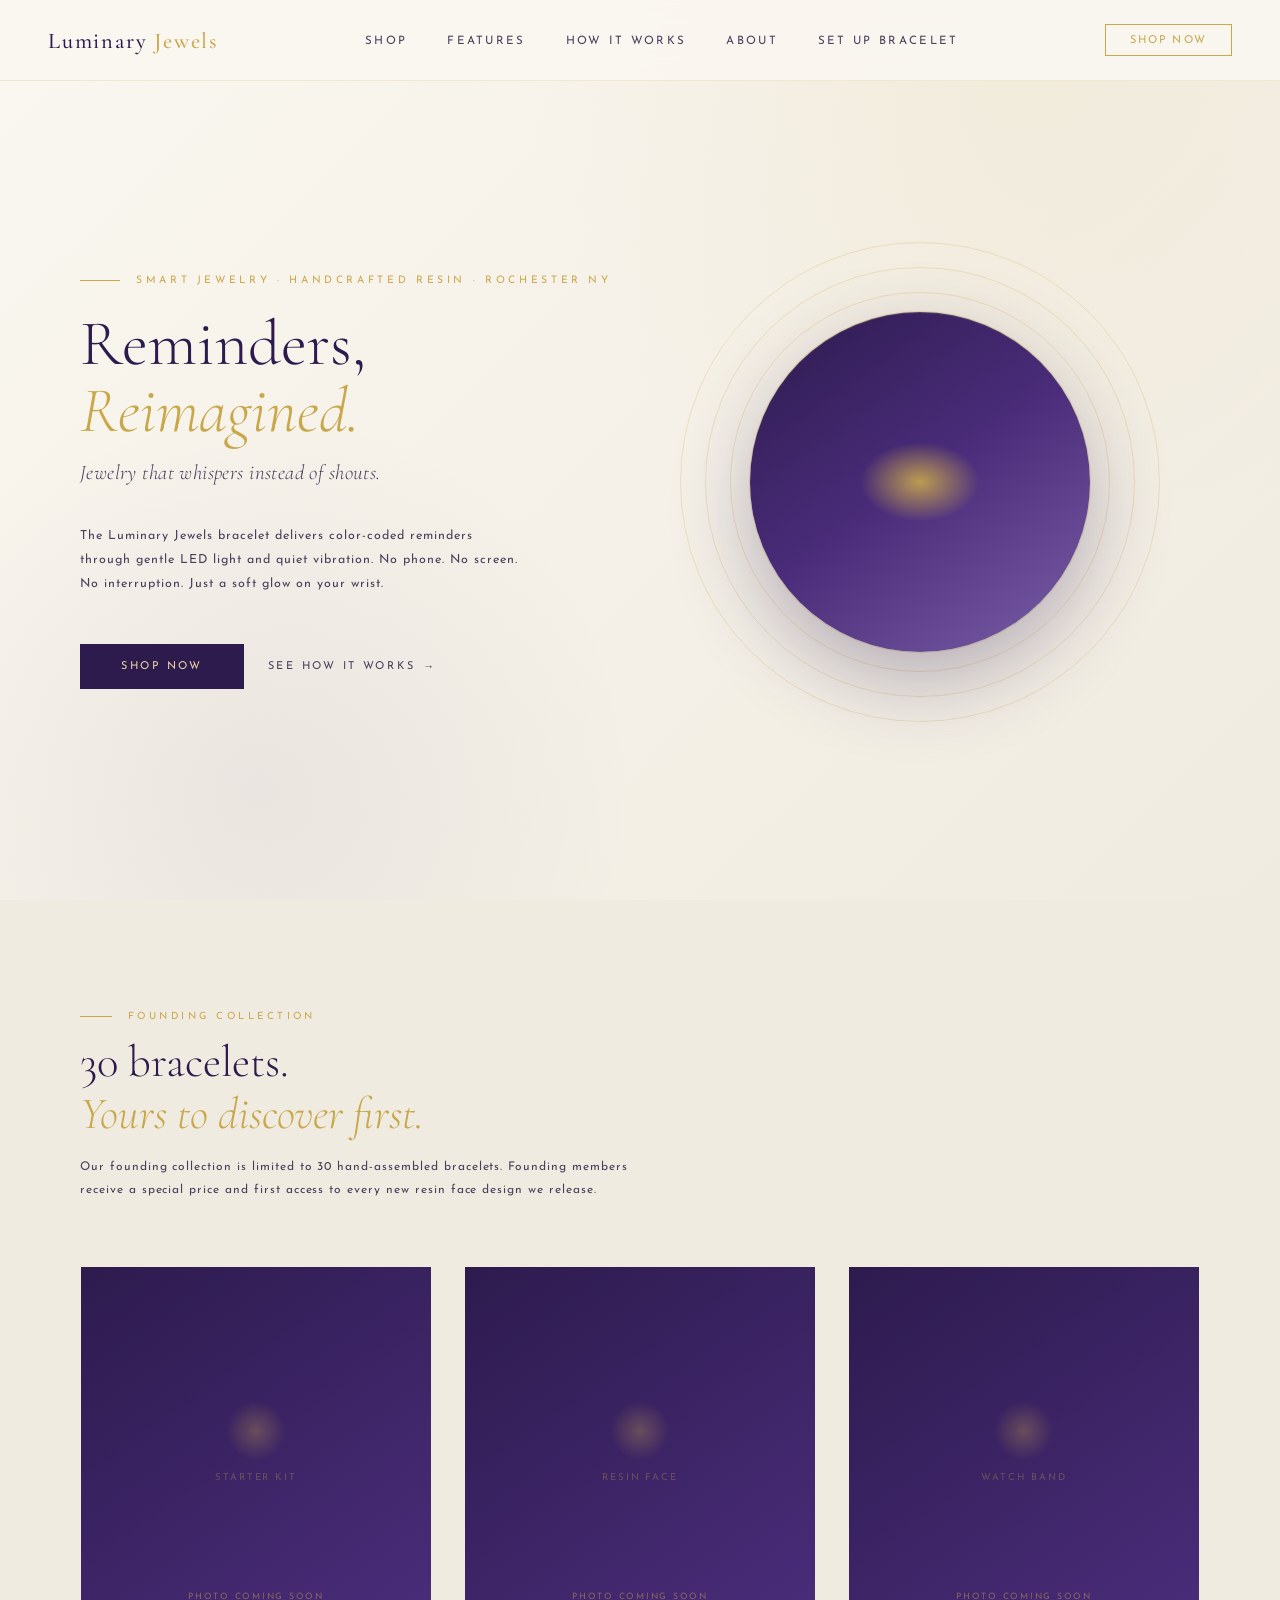
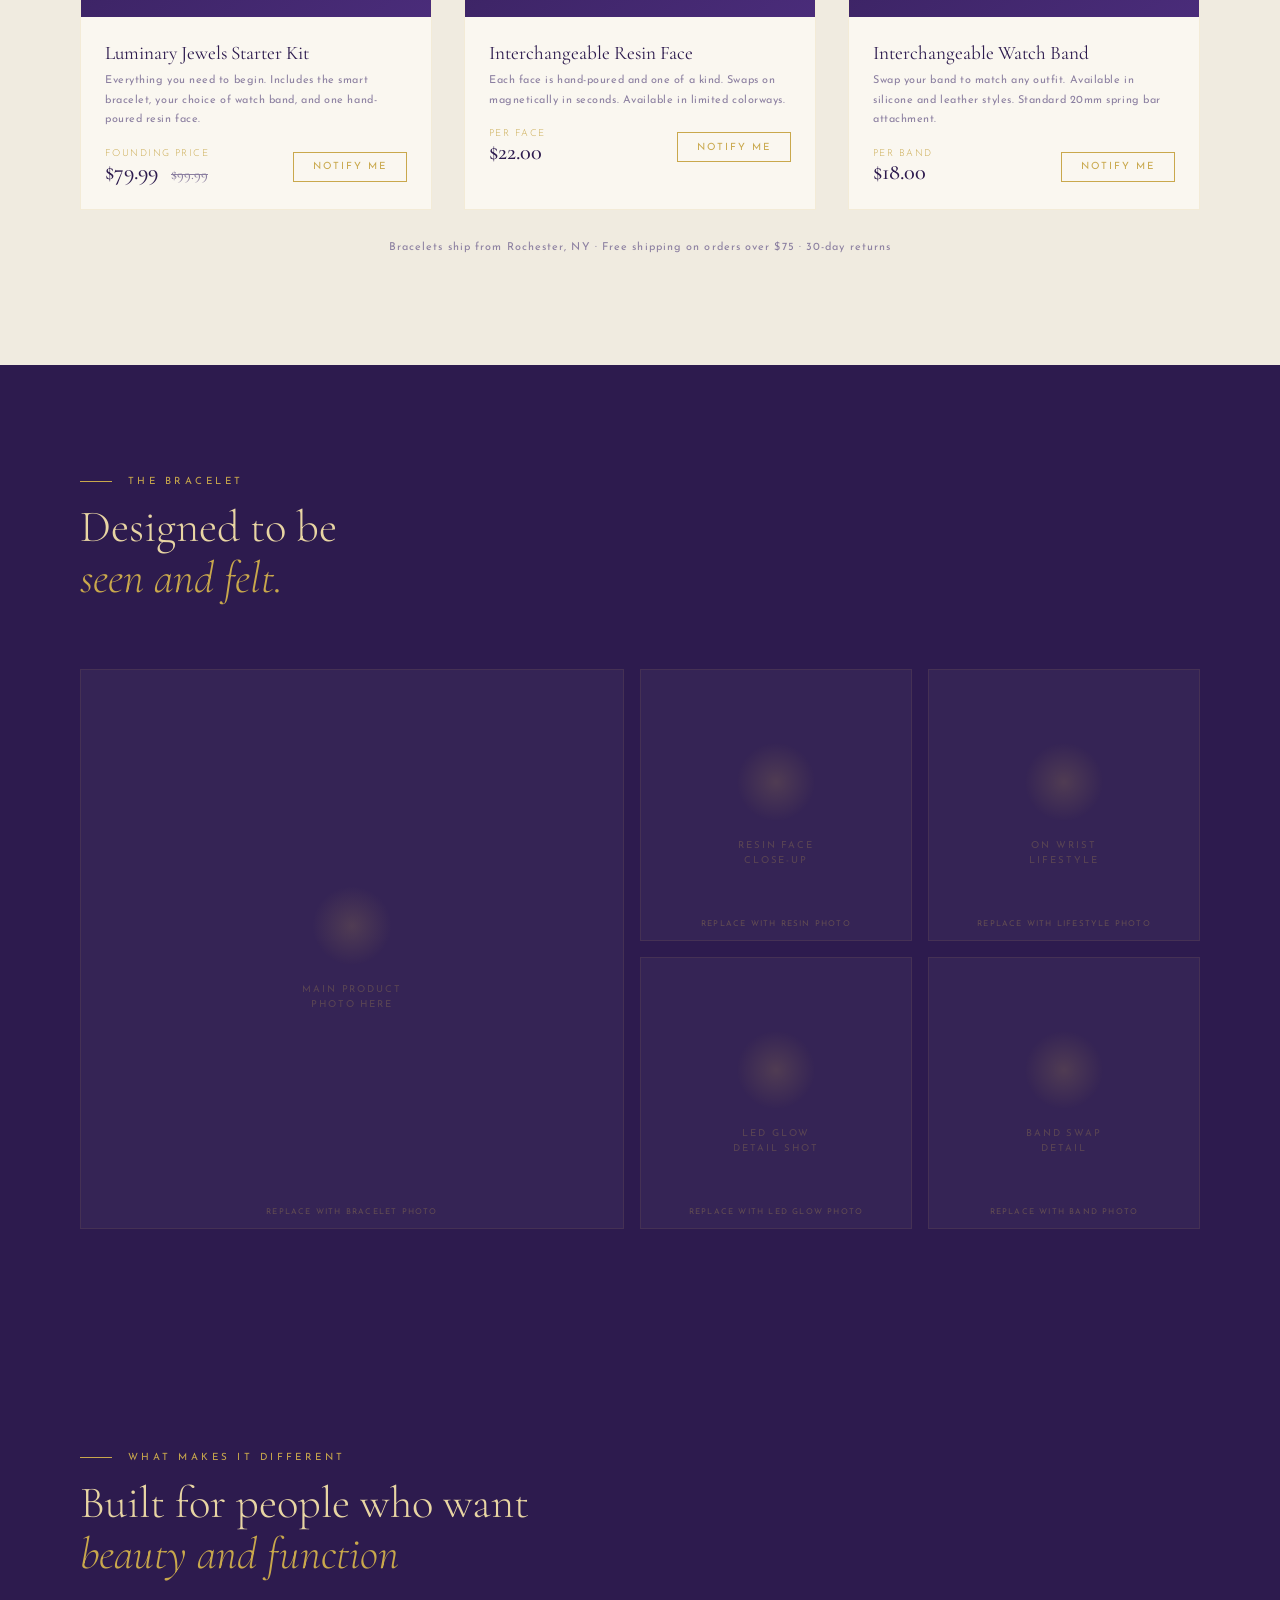
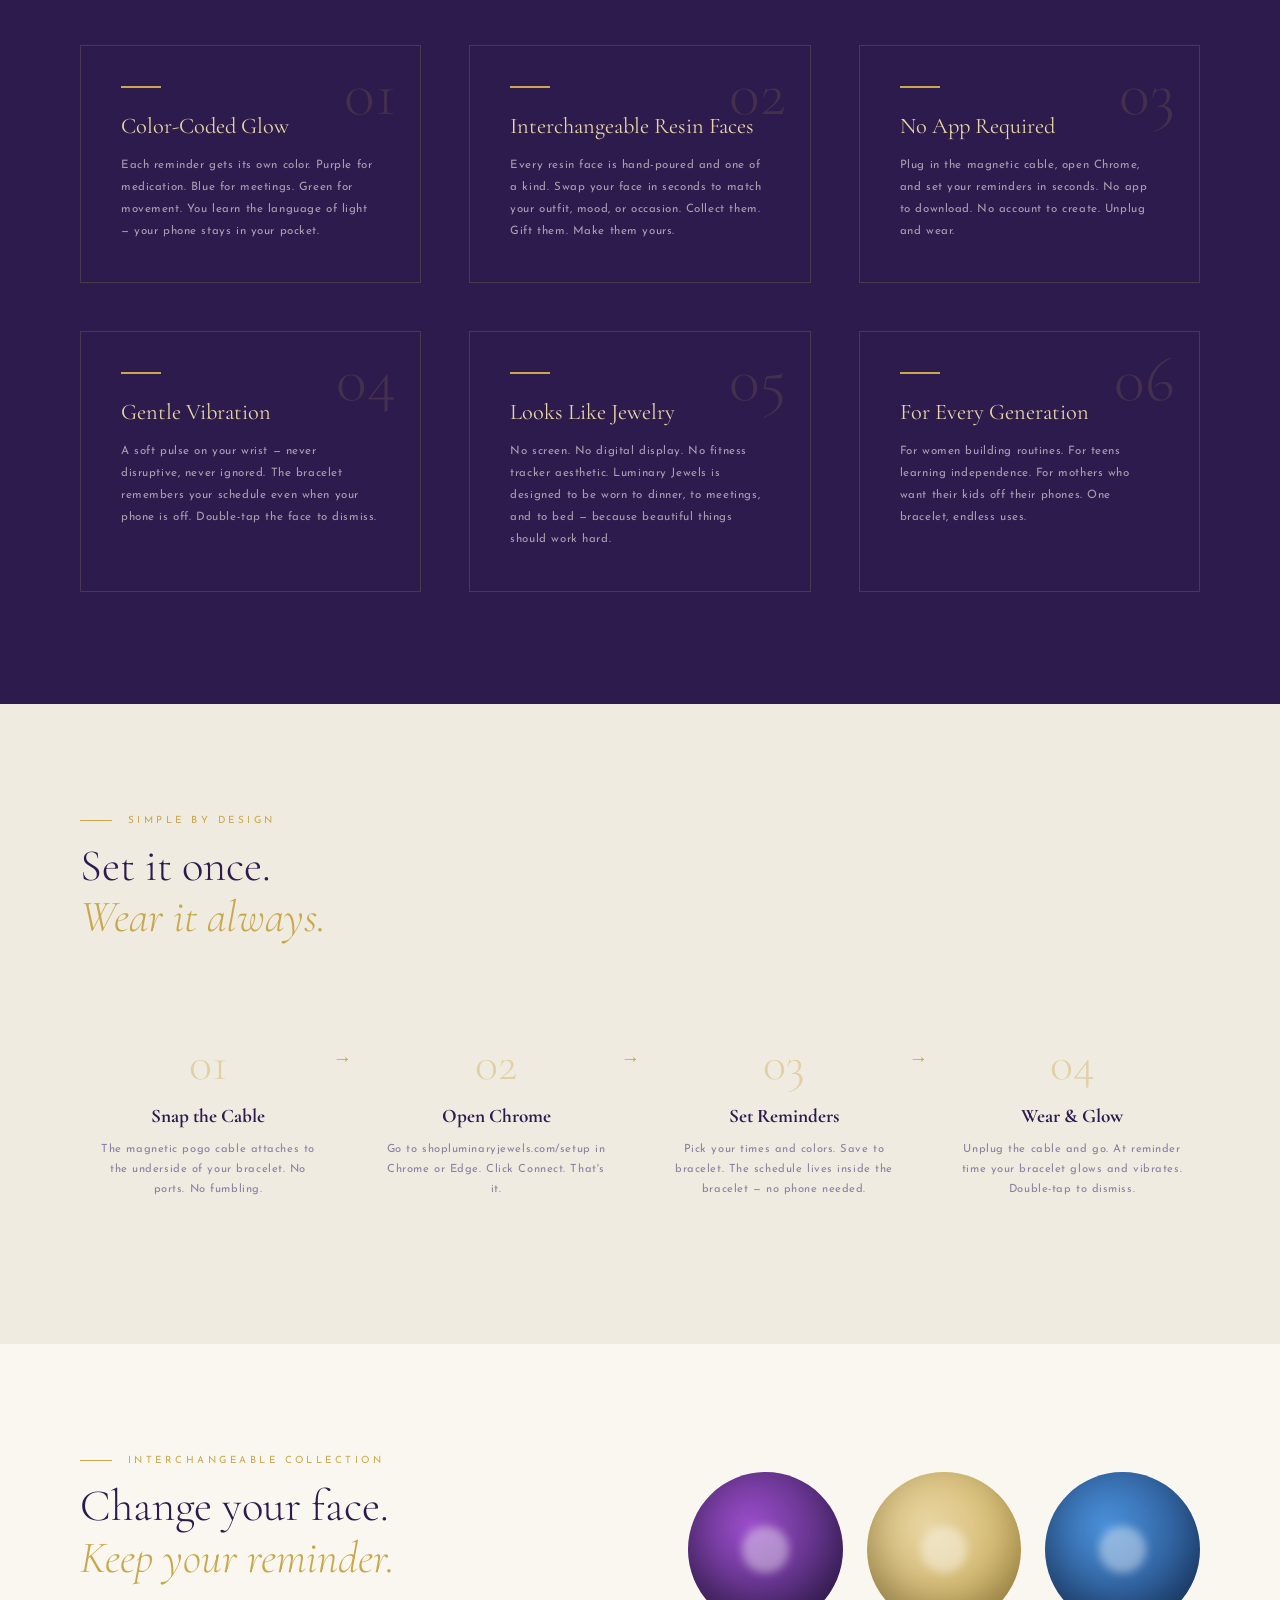
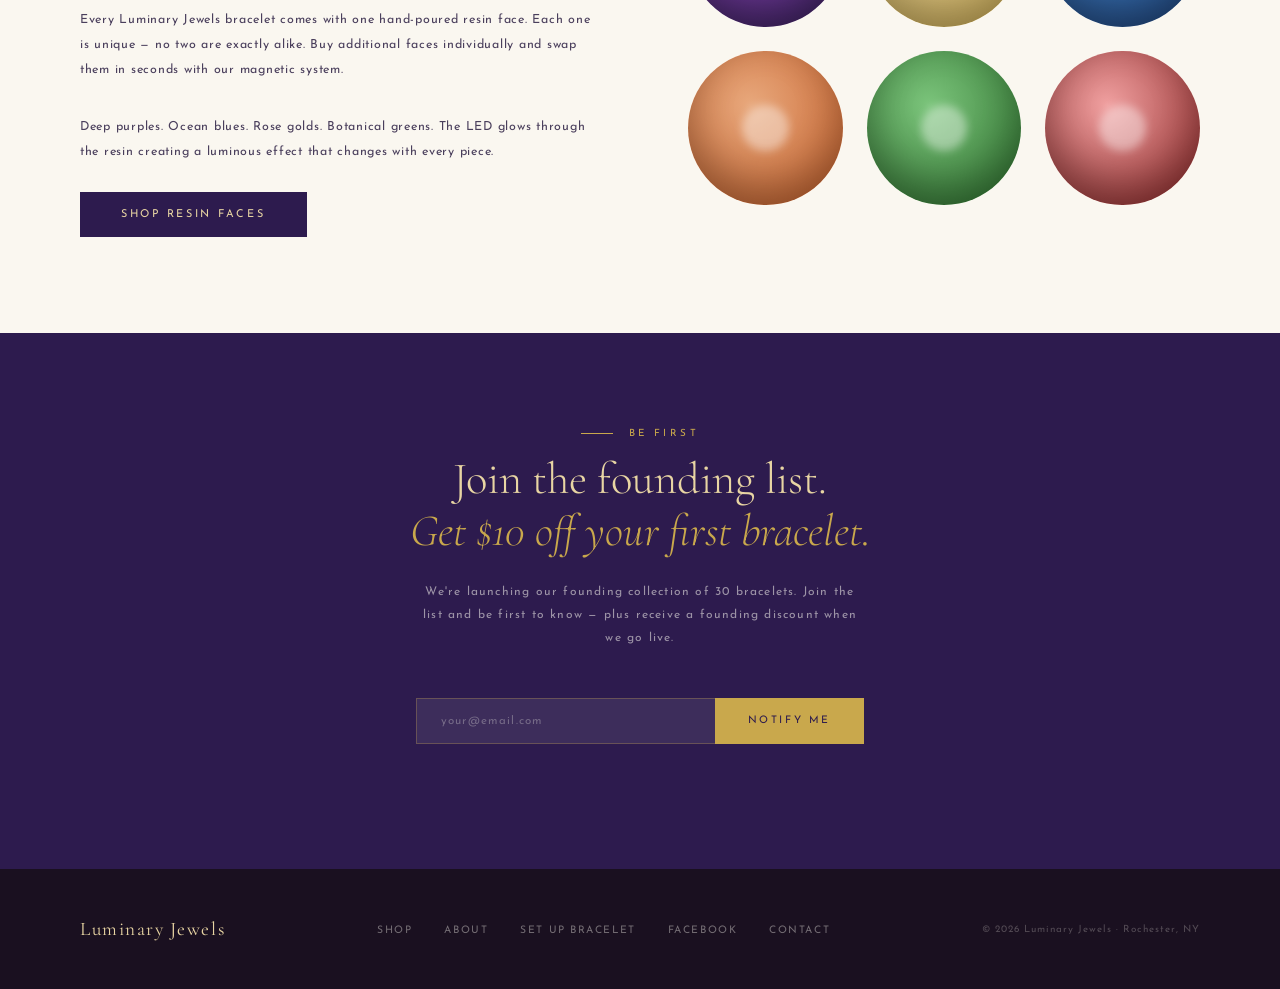
==== commit 4c6473d9: "Rename index 3.html to index.html" ====
--- a/index.html
+++ b/index.html
@@ -6,18 +6,270 @@
   <title>Luminary Jewels — Reminders, Reimagined</title>
   <meta name="description" content="Smart jewelry that glows. Color-coded reminders delivered through light and vibration — no phone, no screen, no interruption.">
   <link rel="stylesheet" href="style.css">
+  <style>
+    /* ── SHOP SECTION ── */
+    .shop-section {
+      background: var(--cream-dark);
+      padding: 7rem 5rem;
+    }
+
+    .shop-grid {
+      display: grid;
+      grid-template-columns: repeat(3, 1fr);
+      gap: 2rem;
+      margin-top: 4rem;
+    }
+
+    .product-card {
+      background: var(--cream);
+      border: 1px solid rgba(201,168,76,0.15);
+      transition: border-color 0.3s, transform 0.3s;
+      cursor: pointer;
+    }
+
+    .product-card:hover {
+      border-color: rgba(201,168,76,0.5);
+      transform: translateY(-4px);
+    }
+
+    .product-image {
+      width: 100%;
+      aspect-ratio: 1;
+      background: linear-gradient(145deg, var(--purple) 0%, var(--purple-mid) 100%);
+      display: flex;
+      align-items: center;
+      justify-content: center;
+      position: relative;
+      overflow: hidden;
+    }
+
+    .product-image-placeholder {
+      display: flex;
+      flex-direction: column;
+      align-items: center;
+      gap: 0.75rem;
+      opacity: 0.4;
+    }
+
+    .product-image-placeholder .glow-circle {
+      width: 60px;
+      height: 60px;
+      border-radius: 50%;
+      background: radial-gradient(circle, rgba(201,168,76,0.8) 0%, transparent 70%);
+      animation: pulse-glow 2s ease-in-out infinite;
+    }
+
+    .product-image-placeholder span {
+      font-size: 0.6rem;
+      letter-spacing: 0.2em;
+      text-transform: uppercase;
+      color: rgba(201,168,76,0.8);
+    }
+
+    .product-image.coming-soon::after {
+      content: 'Photo Coming Soon';
+      position: absolute;
+      bottom: 1rem;
+      left: 50%;
+      transform: translateX(-50%);
+      font-size: 0.55rem;
+      letter-spacing: 0.2em;
+      text-transform: uppercase;
+      color: rgba(201,168,76,0.5);
+      white-space: nowrap;
+    }
+
+    .product-info {
+      padding: 1.5rem;
+    }
+
+    .product-name {
+      font-family: 'Cormorant Garamond', serif;
+      font-size: 1.2rem;
+      font-weight: 400;
+      color: var(--purple);
+      margin-bottom: 0.4rem;
+    }
+
+    .product-desc {
+      font-size: 0.68rem;
+      letter-spacing: 0.05em;
+      line-height: 1.8;
+      color: var(--text-light);
+      margin-bottom: 1.2rem;
+    }
+
+    .product-price-row {
+      display: flex;
+      justify-content: space-between;
+      align-items: center;
+    }
+
+    .product-price {
+      font-family: 'Cormorant Garamond', serif;
+      font-size: 1.4rem;
+      font-weight: 500;
+      color: var(--purple);
+    }
+
+    .product-price .founding {
+      font-size: 0.6rem;
+      letter-spacing: 0.15em;
+      text-transform: uppercase;
+      color: var(--gold);
+      display: block;
+      font-family: 'Josefin Sans', sans-serif;
+      font-weight: 300;
+    }
+
+    .product-price .original {
+      font-size: 0.9rem;
+      text-decoration: line-through;
+      color: var(--text-light);
+      margin-left: 0.5rem;
+    }
+
+    .add-to-cart {
+      font-size: 0.62rem;
+      letter-spacing: 0.2em;
+      text-transform: uppercase;
+      padding: 0.6rem 1.2rem;
+      background: var(--purple);
+      color: var(--gold-light);
+      border: none;
+      cursor: pointer;
+      transition: all 0.3s;
+      font-family: 'Josefin Sans', sans-serif;
+    }
+
+    .add-to-cart:hover {
+      background: var(--gold);
+      color: var(--purple);
+    }
+
+    .add-to-cart.notify {
+      background: transparent;
+      border: 1px solid var(--gold);
+      color: var(--gold);
+    }
+
+    .add-to-cart.notify:hover {
+      background: var(--gold);
+      color: var(--purple);
+    }
+
+    .sold-out-badge {
+      display: inline-block;
+      font-size: 0.55rem;
+      letter-spacing: 0.2em;
+      text-transform: uppercase;
+      padding: 0.3rem 0.75rem;
+      border: 1px solid rgba(201,168,76,0.3);
+      color: rgba(201,168,76,0.5);
+    }
+
+    /* ── IMAGE GALLERY ── */
+    .gallery-section {
+      padding: 7rem 5rem;
+      background: var(--purple);
+    }
+
+    .gallery-grid {
+      display: grid;
+      grid-template-columns: 2fr 1fr 1fr;
+      grid-template-rows: auto auto;
+      gap: 1rem;
+      margin-top: 4rem;
+    }
+
+    .gallery-item {
+      background: rgba(250,247,240,0.04);
+      border: 1px solid rgba(201,168,76,0.1);
+      aspect-ratio: 1;
+      display: flex;
+      align-items: center;
+      justify-content: center;
+      position: relative;
+      overflow: hidden;
+      transition: border-color 0.3s;
+      cursor: pointer;
+    }
+
+    .gallery-item:hover {
+      border-color: rgba(201,168,76,0.4);
+    }
+
+    .gallery-item:first-child {
+      grid-row: 1 / 3;
+      aspect-ratio: auto;
+    }
+
+    .gallery-placeholder {
+      display: flex;
+      flex-direction: column;
+      align-items: center;
+      gap: 1rem;
+      opacity: 0.3;
+      padding: 2rem;
+      text-align: center;
+    }
+
+    .gallery-placeholder .big-glow {
+      width: 80px;
+      height: 80px;
+      border-radius: 50%;
+      background: radial-gradient(circle, rgba(201,168,76,0.6) 0%, transparent 70%);
+    }
+
+    .gallery-placeholder span {
+      font-size: 0.6rem;
+      letter-spacing: 0.2em;
+      text-transform: uppercase;
+      color: rgba(201,168,76,0.8);
+      line-height: 1.6;
+    }
+
+    .gallery-item img {
+      width: 100%;
+      height: 100%;
+      object-fit: cover;
+      display: none; /* show when real images added */
+    }
+
+    /* Upload hint overlay */
+    .upload-hint {
+      position: absolute;
+      bottom: 0.75rem;
+      left: 50%;
+      transform: translateX(-50%);
+      font-size: 0.5rem;
+      letter-spacing: 0.15em;
+      text-transform: uppercase;
+      color: rgba(201,168,76,0.3);
+      white-space: nowrap;
+    }
+
+    @media (max-width: 900px) {
+      .shop-grid { grid-template-columns: 1fr; }
+      .gallery-grid { grid-template-columns: 1fr 1fr; }
+      .gallery-item:first-child { grid-row: auto; }
+      .shop-section { padding: 4rem 2rem; }
+      .gallery-section { padding: 4rem 2rem; }
+    }
+  </style>
 </head>
 <body>
 
 <nav>
   <a href="index.html" class="nav-logo">Luminary <span>Jewels</span></a>
   <ul class="nav-links">
+    <li><a href="#shop">Shop</a></li>
     <li><a href="#features">Features</a></li>
     <li><a href="#how-it-works">How It Works</a></li>
     <li><a href="about.html">About</a></li>
-    <li><a href="setup.html">Set Up Your Bracelet</a></li>
+    <li><a href="setup.html">Set Up Bracelet</a></li>
   </ul>
-  <a href="#notify" class="nav-cta">Notify Me</a>
+  <a href="#shop" class="nav-cta">Shop Now</a>
 </nav>
 
 <!-- HERO -->
@@ -33,7 +285,7 @@
       The Luminary Jewels bracelet delivers color-coded reminders through gentle LED light and quiet vibration. No phone. No screen. No interruption. Just a soft glow on your wrist.
     </p>
     <div class="hero-buttons">
-      <a href="#notify" class="btn-primary">Join the Founding List</a>
+      <a href="#shop" class="btn-primary">Shop Now</a>
       <a href="#how-it-works" class="btn-secondary">See how it works</a>
     </div>
   </div>
@@ -44,6 +296,137 @@
     <div class="bracelet-ring"></div>
     <div class="bracelet-mockup">
       <div class="bracelet-glow"></div>
+    </div>
+  </div>
+</section>
+
+<!-- SHOP -->
+<section class="shop-section" id="shop">
+  <div class="section-eyebrow">Founding Collection</div>
+  <h2 class="section-title">30 bracelets.<br><em>Yours to discover first.</em></h2>
+  <p style="font-size:0.75rem;letter-spacing:0.08em;line-height:1.9;color:var(--text-mid);max-width:36rem;margin-top:-0.5rem">
+    Our founding collection is limited to 30 hand-assembled bracelets. Founding members receive a special price and first access to every new resin face design we release.
+  </p>
+
+  <div class="shop-grid">
+
+    <!-- Product 1 — Starter Kit -->
+    <div class="product-card">
+      <div class="product-image coming-soon">
+        <div class="product-image-placeholder">
+          <div class="glow-circle"></div>
+          <span>Starter Kit</span>
+        </div>
+      </div>
+      <div class="product-info">
+        <h3 class="product-name">Luminary Jewels Starter Kit</h3>
+        <p class="product-desc">Everything you need to begin. Includes the smart bracelet, your choice of watch band, and one hand-poured resin face.</p>
+        <div class="product-price-row">
+          <div class="product-price">
+            <span class="founding">Founding Price</span>
+            $79.99
+            <span class="original">$99.99</span>
+          </div>
+          <button class="add-to-cart notify" onclick="notifyMe('Starter Kit')">Notify Me</button>
+        </div>
+      </div>
+    </div>
+
+    <!-- Product 2 — Extra Resin Face -->
+    <div class="product-card">
+      <div class="product-image coming-soon">
+        <div class="product-image-placeholder">
+          <div class="glow-circle"></div>
+          <span>Resin Face</span>
+        </div>
+      </div>
+      <div class="product-info">
+        <h3 class="product-name">Interchangeable Resin Face</h3>
+        <p class="product-desc">Each face is hand-poured and one of a kind. Swaps on magnetically in seconds. Available in limited colorways.</p>
+        <div class="product-price-row">
+          <div class="product-price">
+            <span class="founding">Per Face</span>
+            $22.00
+          </div>
+          <button class="add-to-cart notify" onclick="notifyMe('Resin Face')">Notify Me</button>
+        </div>
+      </div>
+    </div>
+
+    <!-- Product 3 — Watch Band -->
+    <div class="product-card">
+      <div class="product-image coming-soon">
+        <div class="product-image-placeholder">
+          <div class="glow-circle"></div>
+          <span>Watch Band</span>
+        </div>
+      </div>
+      <div class="product-info">
+        <h3 class="product-name">Interchangeable Watch Band</h3>
+        <p class="product-desc">Swap your band to match any outfit. Available in silicone and leather styles. Standard 20mm spring bar attachment.</p>
+        <div class="product-price-row">
+          <div class="product-price">
+            <span class="founding">Per Band</span>
+            $18.00
+          </div>
+          <button class="add-to-cart notify" onclick="notifyMe('Watch Band')">Notify Me</button>
+        </div>
+      </div>
+    </div>
+
+  </div>
+
+  <!-- Shopify Buy Button placeholder -->
+  <div id="shopify-buy-button" style="margin-top:3rem;display:none">
+    <!-- Paste your Shopify Buy Button code here when ready -->
+  </div>
+
+  <p style="font-size:0.68rem;letter-spacing:0.1em;color:var(--text-light);margin-top:2rem;text-align:center">
+    Bracelets ship from Rochester, NY · Free shipping on orders over $75 · 30-day returns
+  </p>
+</section>
+
+<!-- GALLERY -->
+<section class="gallery-section" id="gallery">
+  <div class="section-eyebrow" style="color:var(--gold)">The Bracelet</div>
+  <h2 class="section-title" style="color:var(--gold-light)">Designed to be<br><em>seen and felt.</em></h2>
+
+  <div class="gallery-grid">
+    <div class="gallery-item">
+      <!-- Replace with: <img src="images/bracelet-main.jpg" alt="Luminary Jewels bracelet glowing purple"> -->
+      <div class="gallery-placeholder">
+        <div class="big-glow"></div>
+        <span>Main product<br>photo here</span>
+      </div>
+      <span class="upload-hint">Replace with bracelet photo</span>
+    </div>
+    <div class="gallery-item">
+      <div class="gallery-placeholder">
+        <div class="big-glow"></div>
+        <span>Resin face<br>close-up</span>
+      </div>
+      <span class="upload-hint">Replace with resin photo</span>
+    </div>
+    <div class="gallery-item">
+      <div class="gallery-placeholder">
+        <div class="big-glow"></div>
+        <span>On wrist<br>lifestyle</span>
+      </div>
+      <span class="upload-hint">Replace with lifestyle photo</span>
+    </div>
+    <div class="gallery-item">
+      <div class="gallery-placeholder">
+        <div class="big-glow"></div>
+        <span>LED glow<br>detail shot</span>
+      </div>
+      <span class="upload-hint">Replace with LED glow photo</span>
+    </div>
+    <div class="gallery-item">
+      <div class="gallery-placeholder">
+        <div class="big-glow"></div>
+        <span>Band swap<br>detail</span>
+      </div>
+      <span class="upload-hint">Replace with band photo</span>
     </div>
   </div>
 </section>
@@ -129,12 +512,12 @@
       <div class="section-eyebrow">Interchangeable Collection</div>
       <h2 class="section-title">Change your face.<br><em>Keep your reminder.</em></h2>
       <p style="font-size:0.78rem;letter-spacing:0.06em;line-height:2;color:var(--text-mid);margin-bottom:2rem">
-        Every Luminary Jewels bracelet comes with one hand-poured resin face. Each one is unique — no two are exactly alike. Buy additional faces individually or as a Starter Kit and swap them in seconds with our magnetic system.
+        Every Luminary Jewels bracelet comes with one hand-poured resin face. Each one is unique — no two are exactly alike. Buy additional faces individually and swap them in seconds with our magnetic system.
       </p>
       <p style="font-size:0.78rem;letter-spacing:0.06em;line-height:2;color:var(--text-mid);margin-bottom:2.5rem">
         Deep purples. Ocean blues. Rose golds. Botanical greens. The LED glows through the resin creating a luminous effect that changes with every piece.
       </p>
-      <a href="#notify" class="btn-primary">Join the Founding List</a>
+      <a href="#shop" class="btn-primary">Shop Resin Faces</a>
     </div>
     <div class="resin-faces">
       <div class="resin-face rf-1"><div class="resin-glow"></div></div>
@@ -151,7 +534,7 @@
 <section class="signup" id="notify">
   <div class="section-eyebrow" style="justify-content:center">Be First</div>
   <h2 class="section-title" style="text-align:center">Join the founding list.<br><em>Get $10 off your first bracelet.</em></h2>
-  <p class="signup-desc">We're launching our founding collection of 30 bracelets. Join the list and be first to know — plus receive a founding discount.</p>
+  <p class="signup-desc">We're launching our founding collection of 30 bracelets. Join the list and be first to know — plus receive a founding discount when we go live.</p>
   <form class="signup-form" onsubmit="handleSignup(event)">
     <input type="email" placeholder="your@email.com" required id="email-input">
     <button type="submit">Notify Me</button>
@@ -163,8 +546,8 @@
 <footer>
   <div class="footer-logo">Luminary Jewels</div>
   <ul class="footer-links">
+    <li><a href="#shop">Shop</a></li>
     <li><a href="about.html">About</a></li>
-    <li><a href="how-it-works.html">How It Works</a></li>
     <li><a href="setup.html">Set Up Bracelet</a></li>
     <li><a href="https://facebook.com/luminaryjewels27" target="_blank">Facebook</a></li>
     <li><a href="mailto:luminaryjewels27@gmail.com">Contact</a></li>
@@ -175,10 +558,16 @@
 <script>
 function handleSignup(e) {
   e.preventDefault();
-  const email = document.getElementById('email-input').value;
   document.getElementById('signup-confirm').textContent = '✓ You\'re on the list — we\'ll be in touch soon.';
   document.getElementById('email-input').value = '';
 }
+
+function notifyMe(product) {
+  const email = prompt(`Enter your email to be notified when the ${product} is available:`);
+  if (email && email.includes('@')) {
+    alert(`✓ We'll notify you at ${email} when the ${product} is ready!`);
+  }
+}
 </script>
 
 </body>
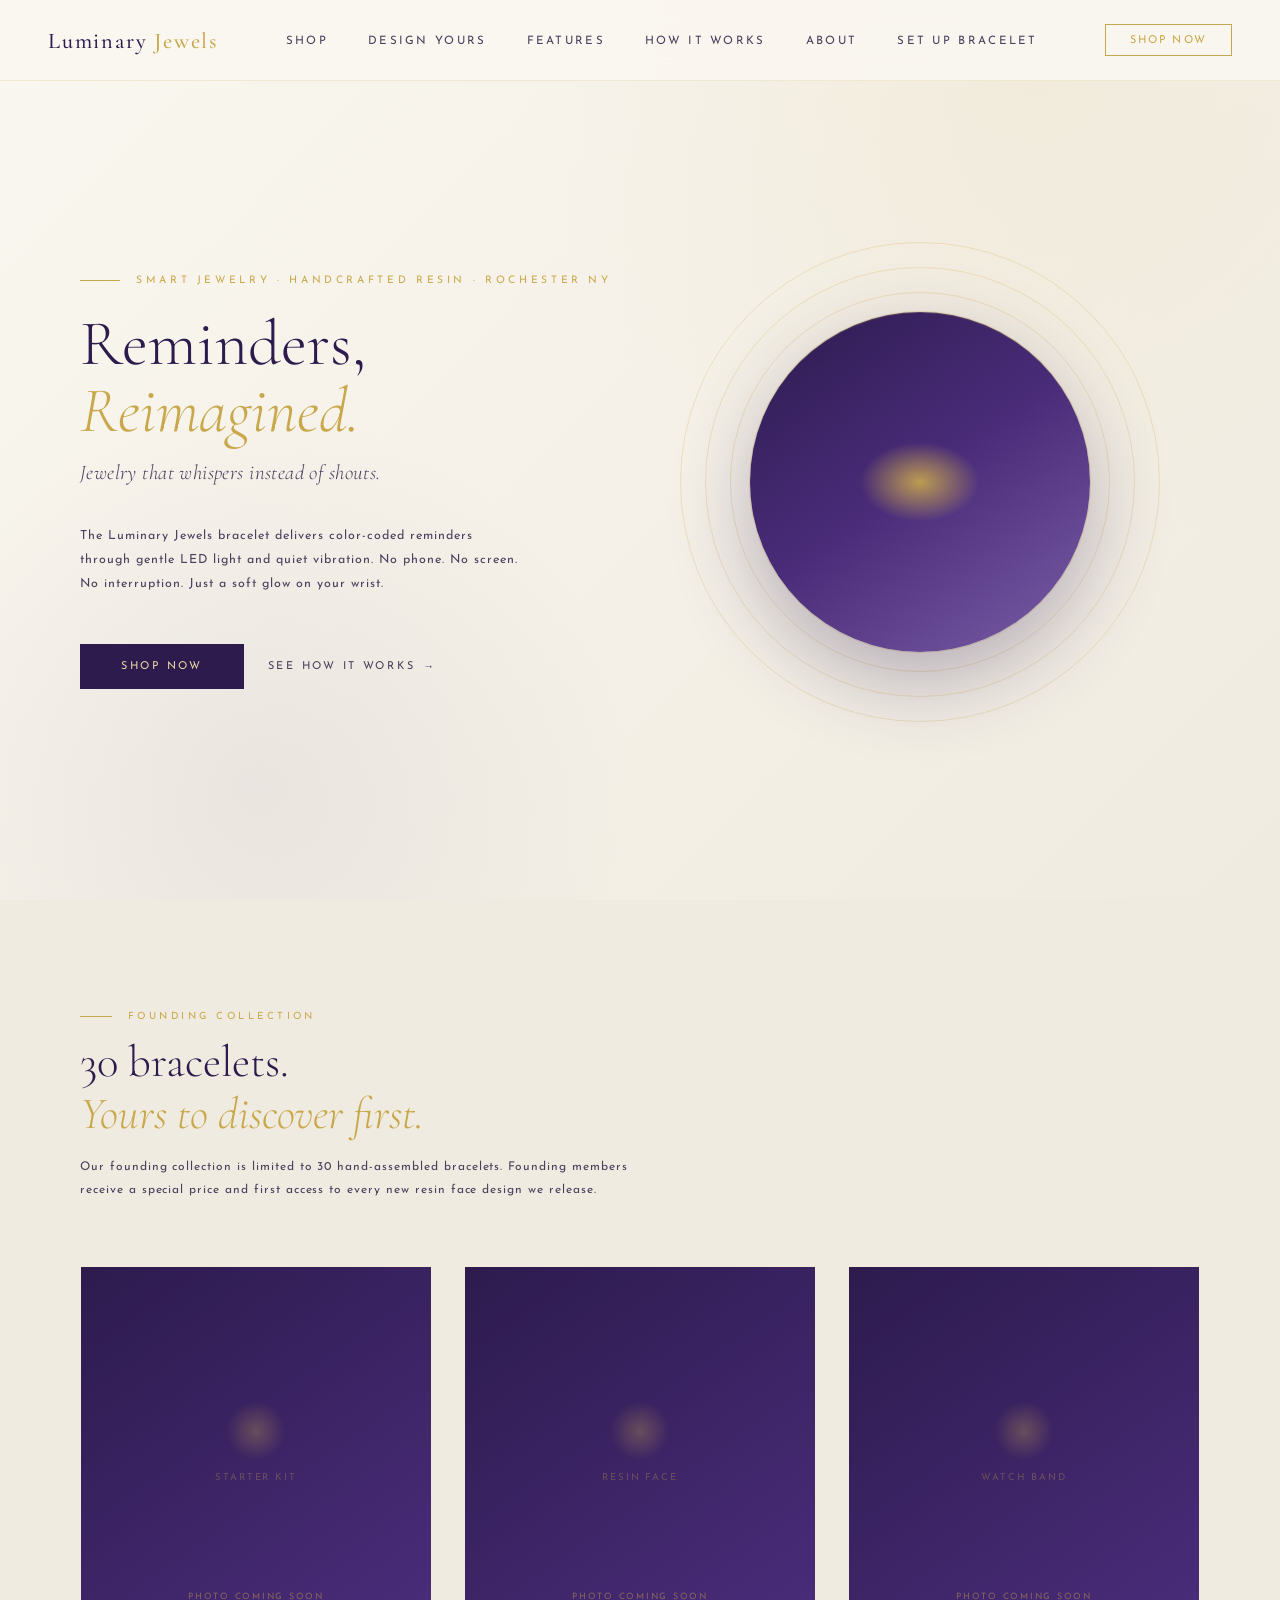
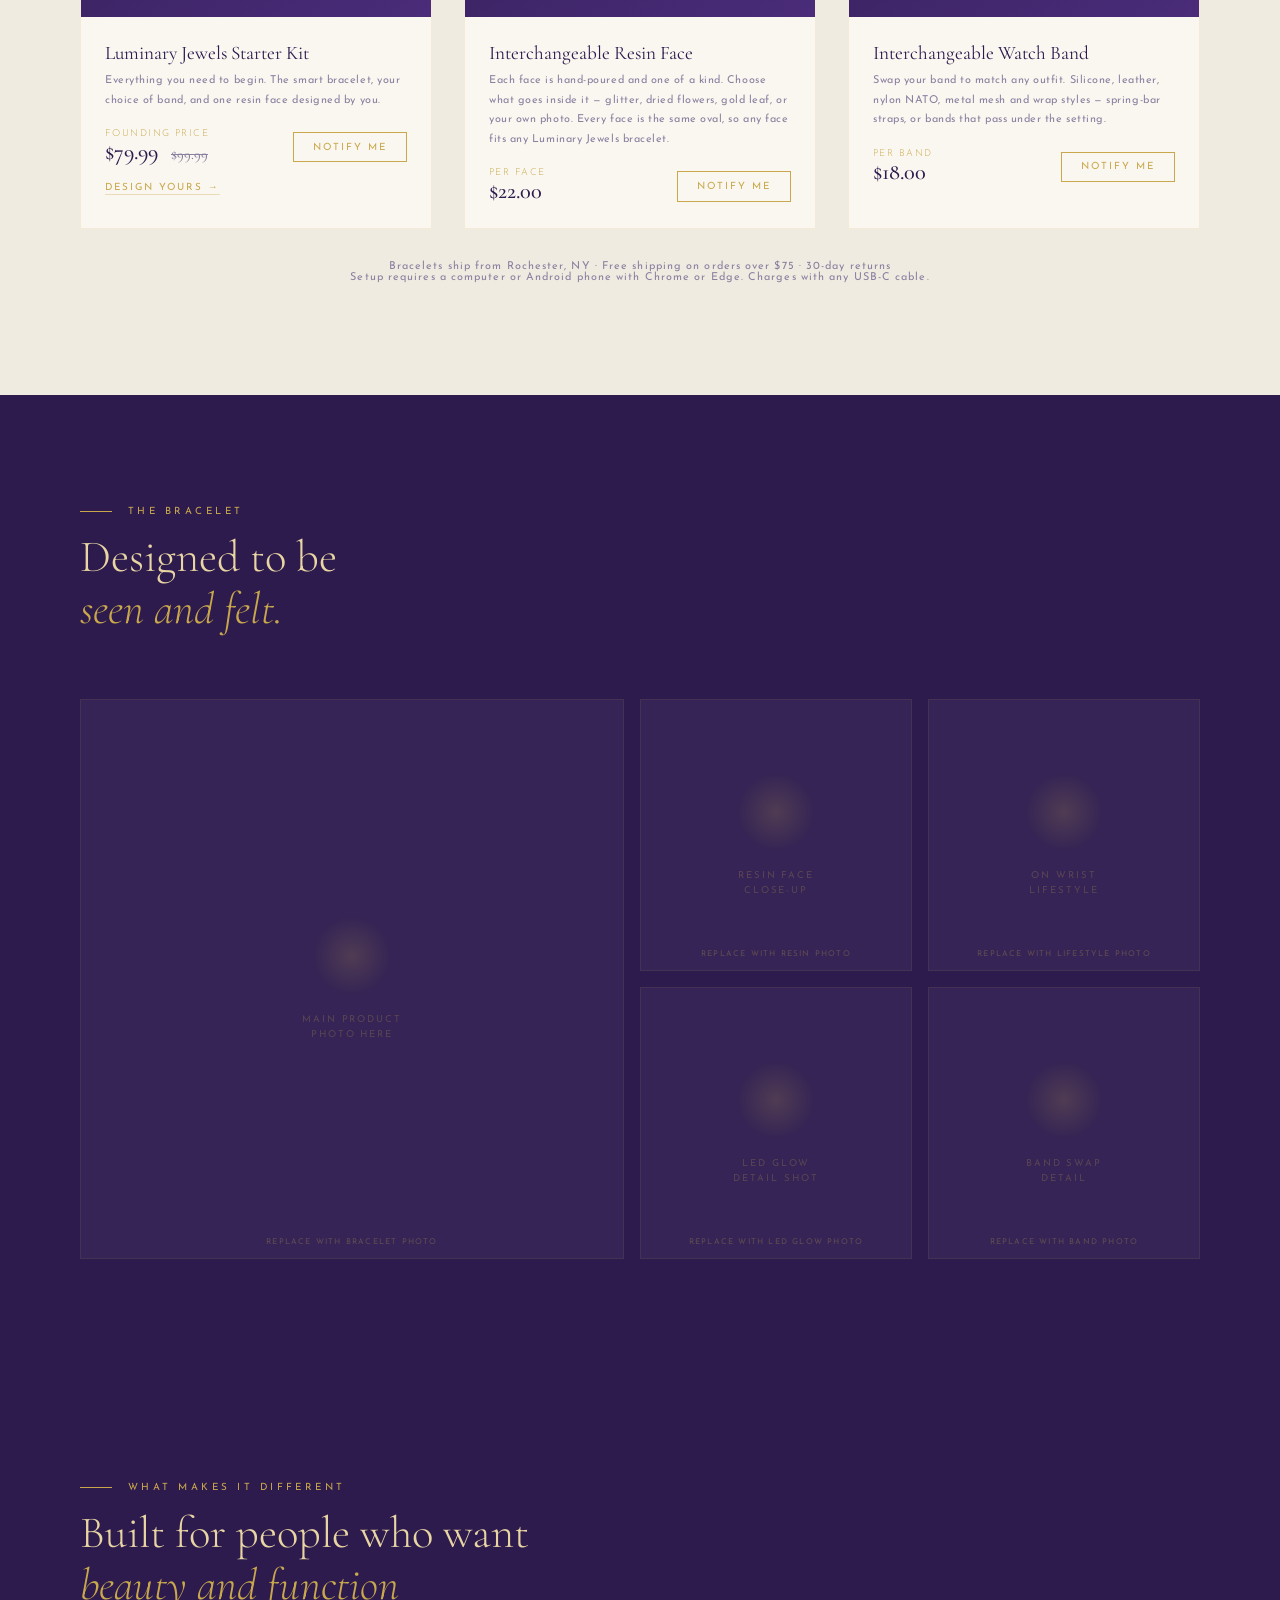
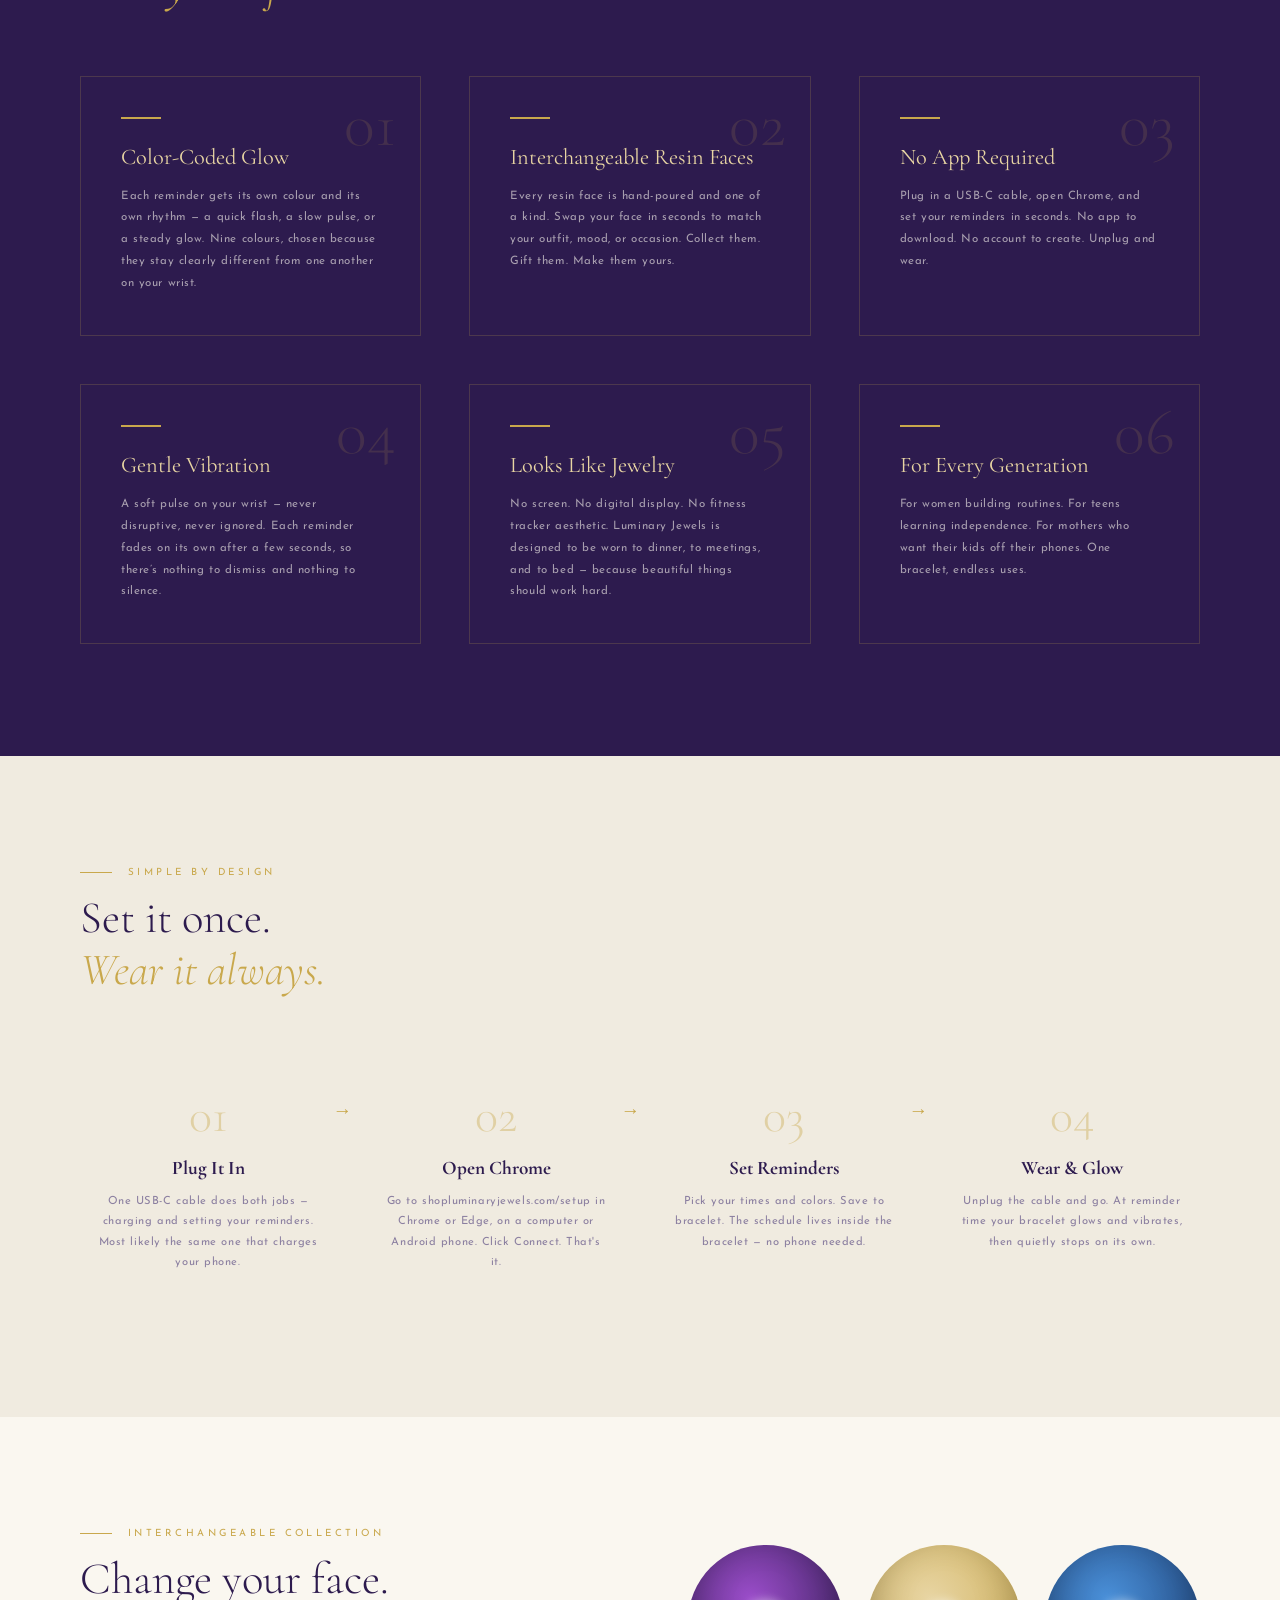
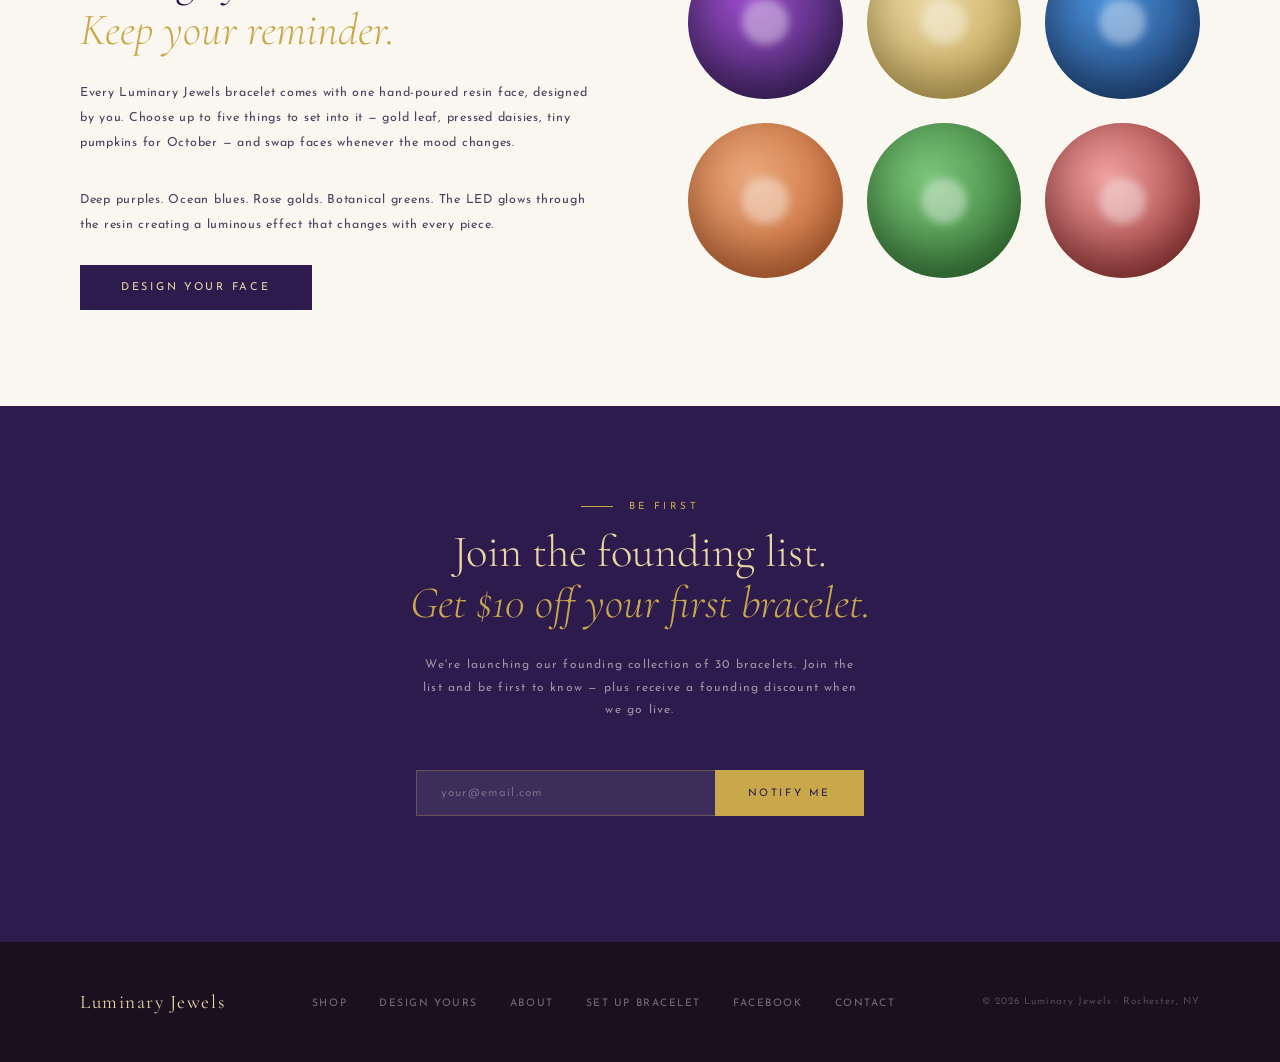
==== commit 2d661bc3: "Add files via upload Updated Site" ====
--- a/index.html
+++ b/index.html
@@ -168,6 +168,20 @@
       color: rgba(201,168,76,0.5);
     }
 
+    .design-link {
+      display: inline-block;
+      margin-top: 1rem;
+      font-size: 0.62rem;
+      letter-spacing: 0.2em;
+      text-transform: uppercase;
+      color: var(--gold);
+      text-decoration: none;
+      border-bottom: 1px solid rgba(201,168,76,0.35);
+      padding-bottom: 2px;
+      font-family: 'Josefin Sans', sans-serif;
+    }
+    .design-link:hover { color: var(--purple); border-color: var(--purple); }
+
     /* ── IMAGE GALLERY ── */
     .gallery-section {
       padding: 7rem 5rem;
@@ -264,6 +278,7 @@
   <a href="index.html" class="nav-logo">Luminary <span>Jewels</span></a>
   <ul class="nav-links">
     <li><a href="#shop">Shop</a></li>
+    <li><a href="design.html">Design Yours</a></li>
     <li><a href="#features">Features</a></li>
     <li><a href="#how-it-works">How It Works</a></li>
     <li><a href="about.html">About</a></li>
@@ -320,7 +335,7 @@
       </div>
       <div class="product-info">
         <h3 class="product-name">Luminary Jewels Starter Kit</h3>
-        <p class="product-desc">Everything you need to begin. Includes the smart bracelet, your choice of watch band, and one hand-poured resin face.</p>
+        <p class="product-desc">Everything you need to begin. The smart bracelet, your choice of band, and one resin face designed by you.</p>
         <div class="product-price-row">
           <div class="product-price">
             <span class="founding">Founding Price</span>
@@ -329,6 +344,7 @@
           </div>
           <button class="add-to-cart notify" onclick="notifyMe('Starter Kit')">Notify Me</button>
         </div>
+        <a href="design.html" class="design-link">Design yours &rarr;</a>
       </div>
     </div>
 
@@ -342,7 +358,7 @@
       </div>
       <div class="product-info">
         <h3 class="product-name">Interchangeable Resin Face</h3>
-        <p class="product-desc">Each face is hand-poured and one of a kind. Swaps on magnetically in seconds. Available in limited colorways.</p>
+        <p class="product-desc">Each face is hand-poured and one of a kind. Choose what goes inside it — glitter, dried flowers, gold leaf, or your own photo. Every face is the same oval, so any face fits any Luminary Jewels bracelet.</p>
         <div class="product-price-row">
           <div class="product-price">
             <span class="founding">Per Face</span>
@@ -363,7 +379,7 @@
       </div>
       <div class="product-info">
         <h3 class="product-name">Interchangeable Watch Band</h3>
-        <p class="product-desc">Swap your band to match any outfit. Available in silicone and leather styles. Standard 20mm spring bar attachment.</p>
+        <p class="product-desc">Swap your band to match any outfit. Silicone, leather, nylon NATO, metal mesh and wrap styles — spring-bar straps, or bands that pass under the setting.</p>
         <div class="product-price-row">
           <div class="product-price">
             <span class="founding">Per Band</span>
@@ -382,7 +398,8 @@
   </div>
 
   <p style="font-size:0.68rem;letter-spacing:0.1em;color:var(--text-light);margin-top:2rem;text-align:center">
-    Bracelets ship from Rochester, NY · Free shipping on orders over $75 · 30-day returns
+    Bracelets ship from Rochester, NY · Free shipping on orders over $75 · 30-day returns<br>
+    Setup requires a computer or Android phone with Chrome or Edge. Charges with any USB-C cable.
   </p>
 </section>
 
@@ -441,7 +458,7 @@
       <div class="feature-number">01</div>
       <div class="feature-icon"></div>
       <h3 class="feature-title">Color-Coded Glow</h3>
-      <p class="feature-desc">Each reminder gets its own color. Purple for medication. Blue for meetings. Green for movement. You learn the language of light — your phone stays in your pocket.</p>
+      <p class="feature-desc">Each reminder gets its own colour and its own rhythm — a quick flash, a slow pulse, or a steady glow. Nine colours, chosen because they stay clearly different from one another on your wrist.</p>
     </div>
     <div class="feature-card">
       <div class="feature-number">02</div>
@@ -453,13 +470,13 @@
       <div class="feature-number">03</div>
       <div class="feature-icon"></div>
       <h3 class="feature-title">No App Required</h3>
-      <p class="feature-desc">Plug in the magnetic cable, open Chrome, and set your reminders in seconds. No app to download. No account to create. Unplug and wear.</p>
+      <p class="feature-desc">Plug in a USB-C cable, open Chrome, and set your reminders in seconds. No app to download. No account to create. Unplug and wear.</p>
     </div>
     <div class="feature-card">
       <div class="feature-number">04</div>
       <div class="feature-icon"></div>
       <h3 class="feature-title">Gentle Vibration</h3>
-      <p class="feature-desc">A soft pulse on your wrist — never disruptive, never ignored. The bracelet remembers your schedule even when your phone is off. Double-tap the face to dismiss.</p>
+      <p class="feature-desc">A soft pulse on your wrist — never disruptive, never ignored. Each reminder fades on its own after a few seconds, so there’s nothing to dismiss and nothing to silence.</p>
     </div>
     <div class="feature-card">
       <div class="feature-number">05</div>
@@ -484,13 +501,13 @@
   <div class="steps">
     <div class="step">
       <div class="step-number">01</div>
-      <h3 class="step-title">Snap the Cable</h3>
-      <p class="step-desc">The magnetic pogo cable attaches to the underside of your bracelet. No ports. No fumbling.</p>
+      <h3 class="step-title">Plug It In</h3>
+      <p class="step-desc">One USB-C cable does both jobs — charging and setting your reminders. Most likely the same one that charges your phone.</p>
     </div>
     <div class="step">
       <div class="step-number">02</div>
       <h3 class="step-title">Open Chrome</h3>
-      <p class="step-desc">Go to shopluminaryjewels.com/setup in Chrome or Edge. Click Connect. That's it.</p>
+      <p class="step-desc">Go to shopluminaryjewels.com/setup in Chrome or Edge, on a computer or Android phone. Click Connect. That's it.</p>
     </div>
     <div class="step">
       <div class="step-number">03</div>
@@ -500,7 +517,7 @@
     <div class="step">
       <div class="step-number">04</div>
       <h3 class="step-title">Wear &amp; Glow</h3>
-      <p class="step-desc">Unplug the cable and go. At reminder time your bracelet glows and vibrates. Double-tap to dismiss.</p>
+      <p class="step-desc">Unplug the cable and go. At reminder time your bracelet glows and vibrates, then quietly stops on its own.</p>
     </div>
   </div>
 </section>
@@ -512,12 +529,12 @@
       <div class="section-eyebrow">Interchangeable Collection</div>
       <h2 class="section-title">Change your face.<br><em>Keep your reminder.</em></h2>
       <p style="font-size:0.78rem;letter-spacing:0.06em;line-height:2;color:var(--text-mid);margin-bottom:2rem">
-        Every Luminary Jewels bracelet comes with one hand-poured resin face. Each one is unique — no two are exactly alike. Buy additional faces individually and swap them in seconds with our magnetic system.
+        Every Luminary Jewels bracelet comes with one hand-poured resin face, designed by you. Choose up to five things to set into it — gold leaf, pressed daisies, tiny pumpkins for October — and swap faces whenever the mood changes.
       </p>
       <p style="font-size:0.78rem;letter-spacing:0.06em;line-height:2;color:var(--text-mid);margin-bottom:2.5rem">
         Deep purples. Ocean blues. Rose golds. Botanical greens. The LED glows through the resin creating a luminous effect that changes with every piece.
       </p>
-      <a href="#shop" class="btn-primary">Shop Resin Faces</a>
+      <a href="design.html" class="btn-primary">Design Your Face</a>
     </div>
     <div class="resin-faces">
       <div class="resin-face rf-1"><div class="resin-glow"></div></div>
@@ -547,6 +564,7 @@
   <div class="footer-logo">Luminary Jewels</div>
   <ul class="footer-links">
     <li><a href="#shop">Shop</a></li>
+    <li><a href="design.html">Design Yours</a></li>
     <li><a href="about.html">About</a></li>
     <li><a href="setup.html">Set Up Bracelet</a></li>
     <li><a href="https://facebook.com/luminaryjewels27" target="_blank">Facebook</a></li>
@@ -571,4 +589,4 @@
 </script>
 
 </body>
-</html>
+</html>
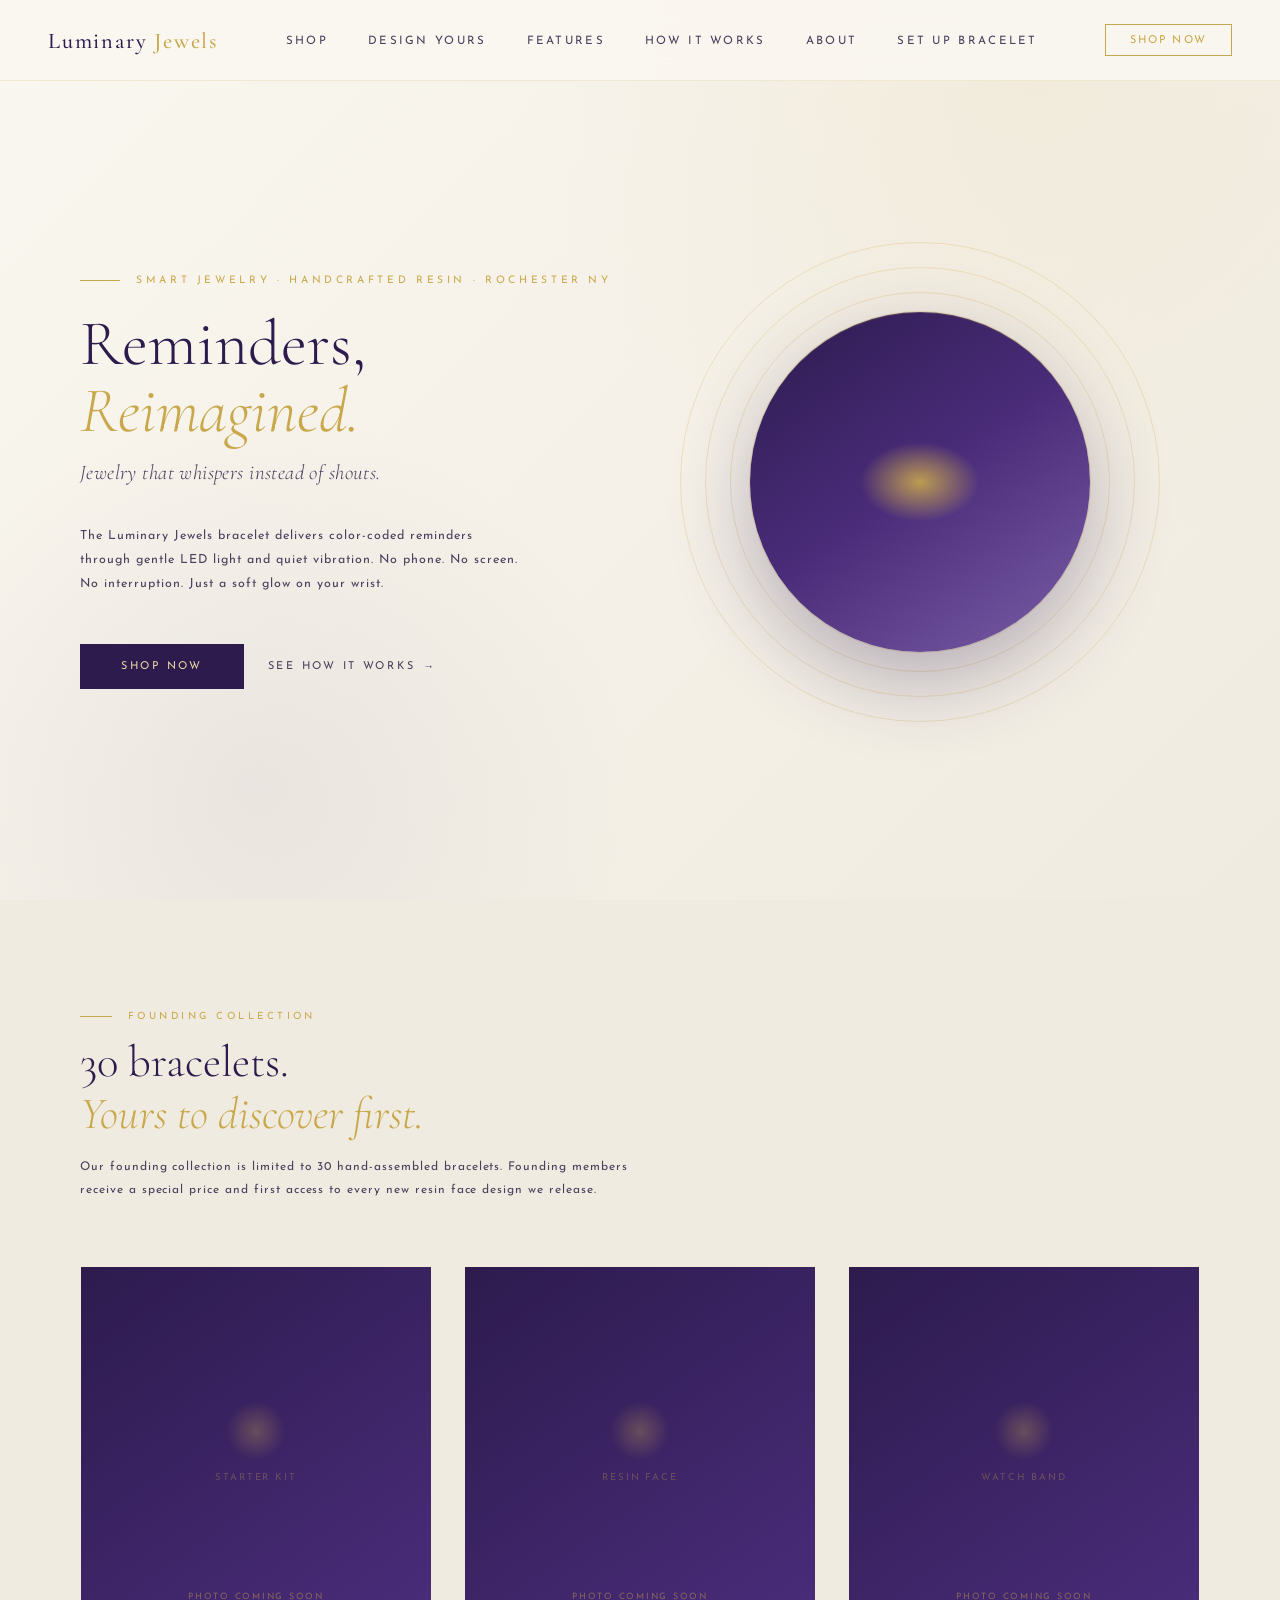
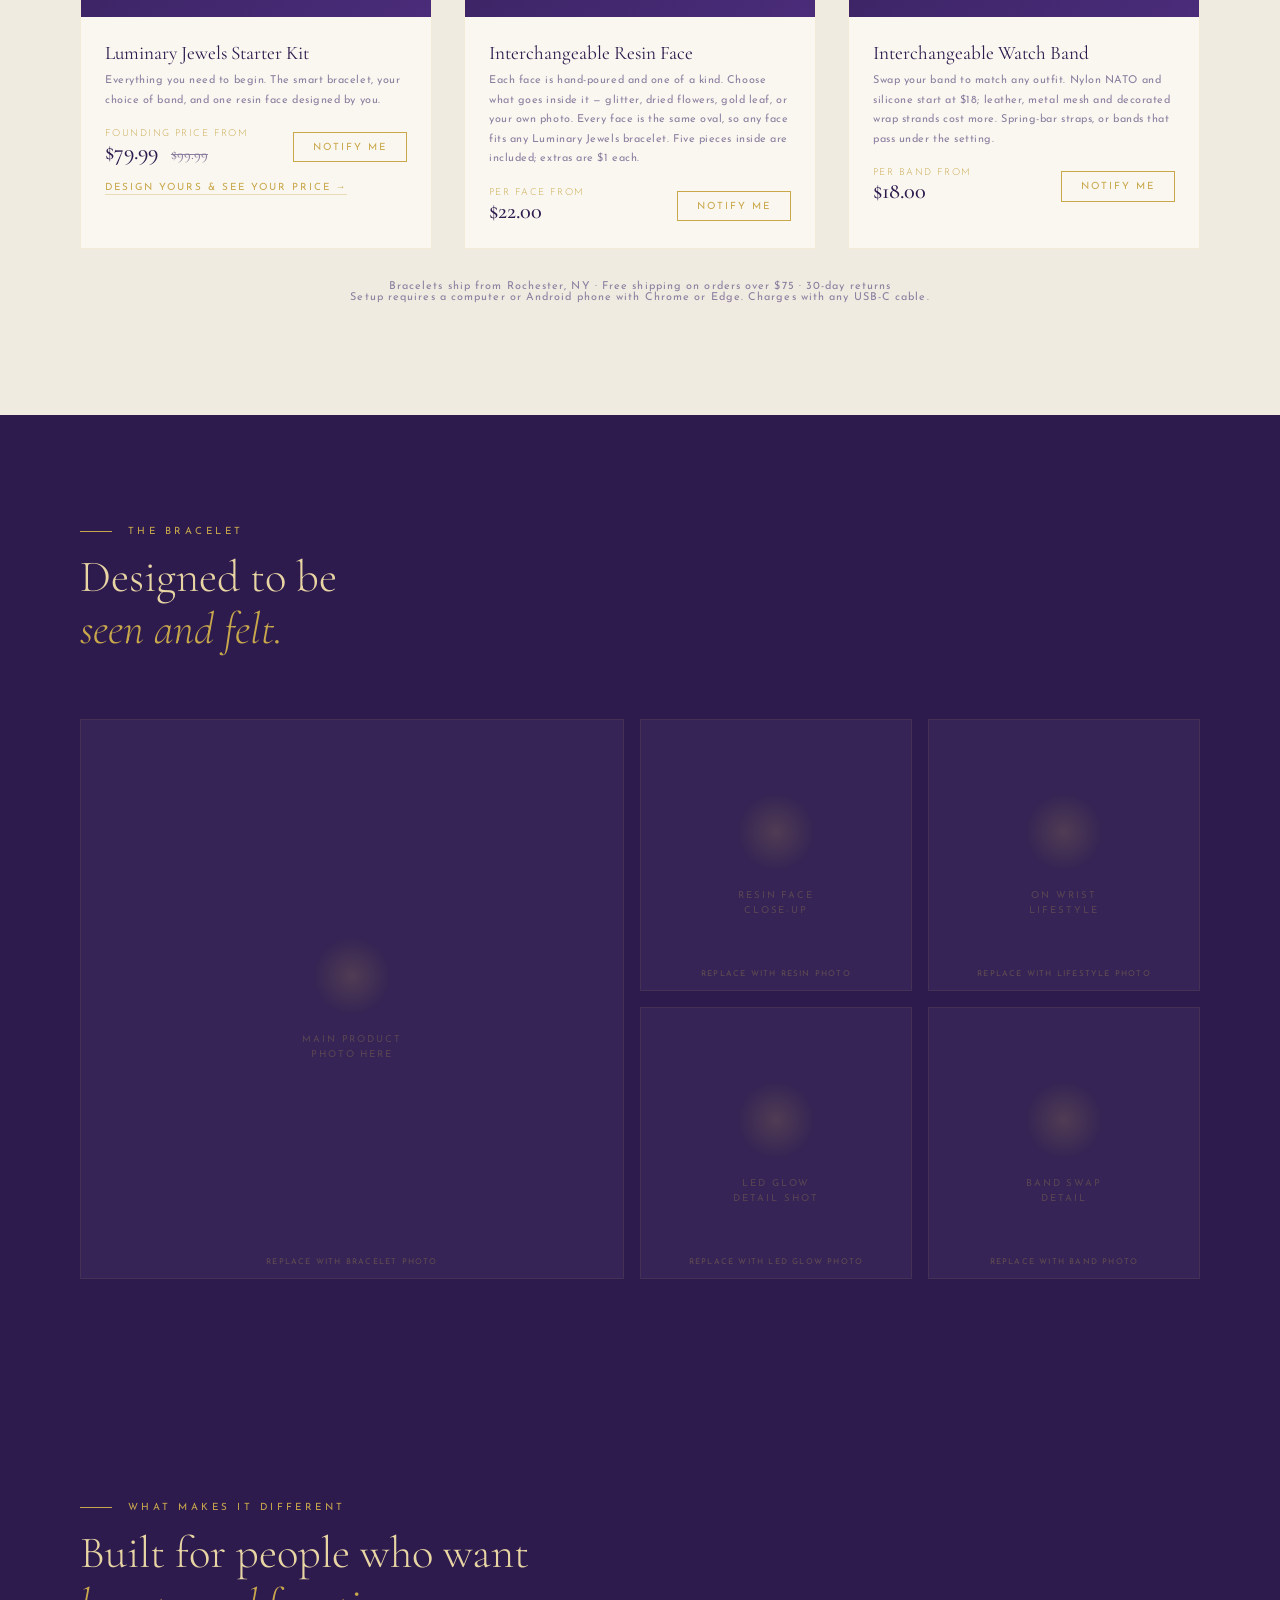
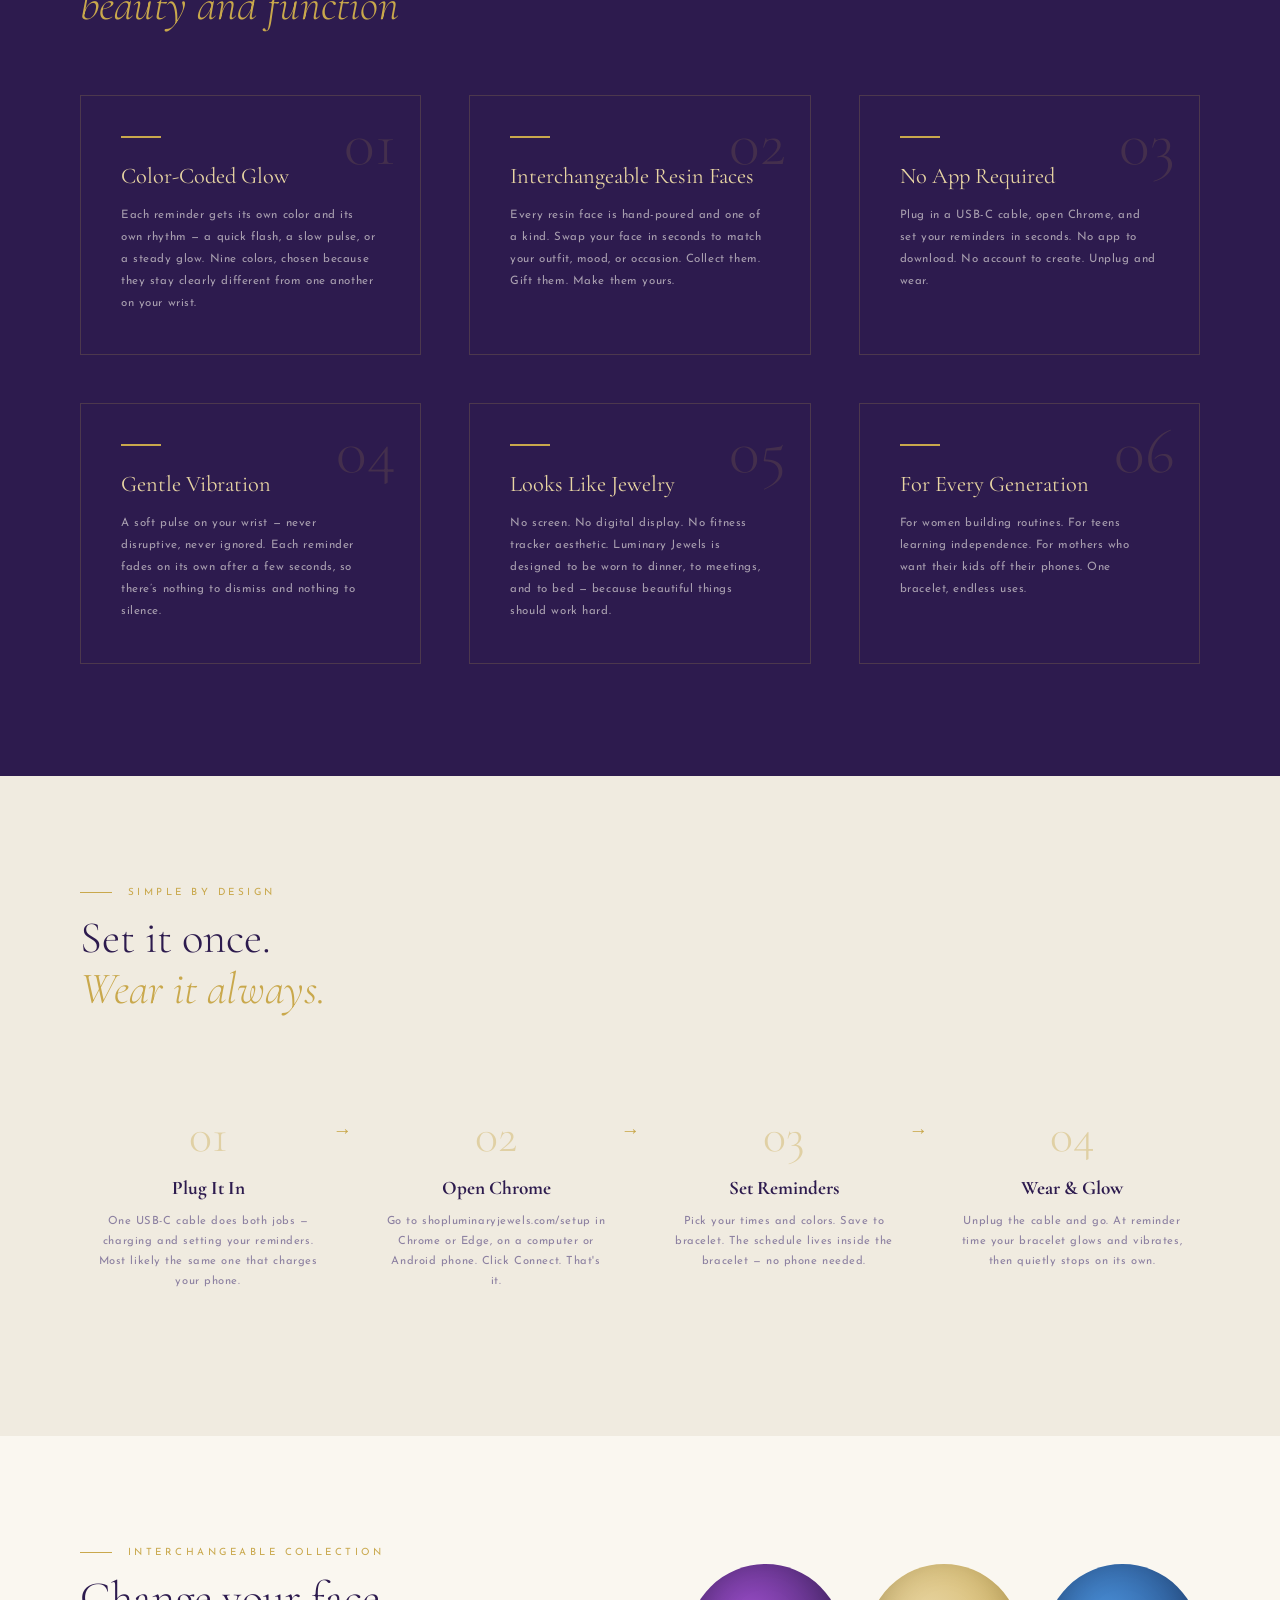
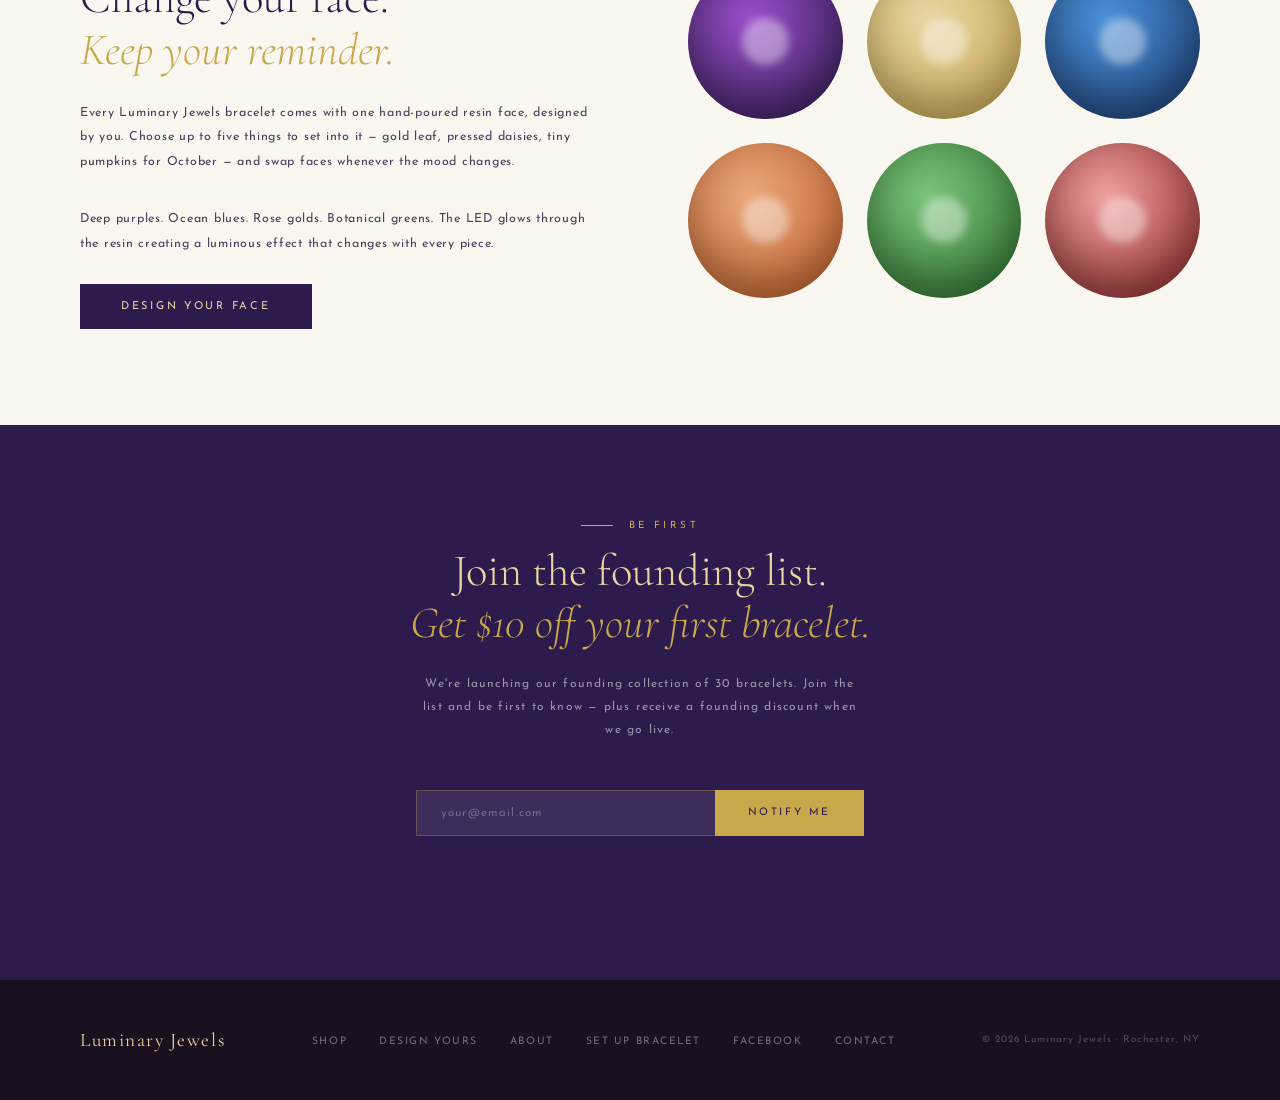
==== commit 9f845f7e: "Add files via upload" ====
--- a/index.html
+++ b/index.html
@@ -338,13 +338,13 @@
         <p class="product-desc">Everything you need to begin. The smart bracelet, your choice of band, and one resin face designed by you.</p>
         <div class="product-price-row">
           <div class="product-price">
-            <span class="founding">Founding Price</span>
+            <span class="founding">Founding Price from</span>
             $79.99
             <span class="original">$99.99</span>
           </div>
           <button class="add-to-cart notify" onclick="notifyMe('Starter Kit')">Notify Me</button>
         </div>
-        <a href="design.html" class="design-link">Design yours &rarr;</a>
+        <a href="design.html" class="design-link">Design yours &amp; see your price &rarr;</a>
       </div>
     </div>
 
@@ -358,10 +358,10 @@
       </div>
       <div class="product-info">
         <h3 class="product-name">Interchangeable Resin Face</h3>
-        <p class="product-desc">Each face is hand-poured and one of a kind. Choose what goes inside it — glitter, dried flowers, gold leaf, or your own photo. Every face is the same oval, so any face fits any Luminary Jewels bracelet.</p>
+        <p class="product-desc">Each face is hand-poured and one of a kind. Choose what goes inside it — glitter, dried flowers, gold leaf, or your own photo. Every face is the same oval, so any face fits any Luminary Jewels bracelet. Five pieces inside are included; extras are $1 each.</p>
         <div class="product-price-row">
           <div class="product-price">
-            <span class="founding">Per Face</span>
+            <span class="founding">Per Face from</span>
             $22.00
           </div>
           <button class="add-to-cart notify" onclick="notifyMe('Resin Face')">Notify Me</button>
@@ -379,10 +379,10 @@
       </div>
       <div class="product-info">
         <h3 class="product-name">Interchangeable Watch Band</h3>
-        <p class="product-desc">Swap your band to match any outfit. Silicone, leather, nylon NATO, metal mesh and wrap styles — spring-bar straps, or bands that pass under the setting.</p>
+        <p class="product-desc">Swap your band to match any outfit. Nylon NATO and silicone start at $18; leather, metal mesh and decorated wrap strands cost more. Spring-bar straps, or bands that pass under the setting.</p>
         <div class="product-price-row">
           <div class="product-price">
-            <span class="founding">Per Band</span>
+            <span class="founding">Per Band from</span>
             $18.00
           </div>
           <button class="add-to-cart notify" onclick="notifyMe('Watch Band')">Notify Me</button>
@@ -458,7 +458,7 @@
       <div class="feature-number">01</div>
       <div class="feature-icon"></div>
       <h3 class="feature-title">Color-Coded Glow</h3>
-      <p class="feature-desc">Each reminder gets its own colour and its own rhythm — a quick flash, a slow pulse, or a steady glow. Nine colours, chosen because they stay clearly different from one another on your wrist.</p>
+      <p class="feature-desc">Each reminder gets its own color and its own rhythm — a quick flash, a slow pulse, or a steady glow. Nine colors, chosen because they stay clearly different from one another on your wrist.</p>
     </div>
     <div class="feature-card">
       <div class="feature-number">02</div>
@@ -554,9 +554,10 @@
   <p class="signup-desc">We're launching our founding collection of 30 bracelets. Join the list and be first to know — plus receive a founding discount when we go live.</p>
   <form class="signup-form" onsubmit="handleSignup(event)">
     <input type="email" placeholder="your@email.com" required id="email-input">
-    <button type="submit">Notify Me</button>
+    <button type="submit" id="signup-btn">Notify Me</button>
   </form>
-  <p id="signup-confirm" style="color:rgba(201,168,76,0.8);font-size:0.7rem;letter-spacing:0.1em;margin-top:1rem;min-height:1.2em;text-align:center"></p>
+  <p id="signup-interest" style="font-size:0.65rem;letter-spacing:0.12em;text-transform:uppercase;color:rgba(201,168,76,0.6);margin-top:0.9rem;text-align:center;min-height:1em"></p>
+  <p id="signup-confirm" style="color:rgba(201,168,76,0.8);font-size:0.7rem;letter-spacing:0.1em;margin-top:0.6rem;min-height:1.2em;text-align:center"></p>
 </section>
 
 <!-- FOOTER -->
@@ -574,17 +575,89 @@
 </footer>
 
 <script>
+/* ==================================================================
+   WHERE SIGNUPS GO
+
+   Paste your Web3Forms access key between the quotes below and every
+   signup arrives in your inbox and in your Web3Forms dashboard.
+
+       https://web3forms.com  ->  enter your email  ->  copy the key
+
+   No account, no card, 250 submissions a month on the free plan.
+
+   Until a key is here, the form does NOT pretend to have saved anything.
+   It opens the visitor's email app with the message ready to send, and
+   says so. That is slower, but it never loses an address quietly.
+   ================================================================== */
+const FORM_KEY = '';                       // <-- paste the access key here
+const FORM_URL = 'https://api.web3forms.com/submit';
+const CONTACT  = 'luminaryjewels27@gmail.com';
+
+let interest = '';                         // which product they clicked
+
+function notifyMe(product) {
+  interest = product;
+  document.getElementById('signup-interest').textContent =
+    'Interested in: ' + product;
+  document.getElementById('notify').scrollIntoView({ behavior:'smooth' });
+  setTimeout(function () { document.getElementById('email-input').focus(); }, 500);
+}
+
+function say(msg, good) {
+  const el = document.getElementById('signup-confirm');
+  el.textContent = msg;
+  el.style.color = good ? 'rgba(201,168,76,0.9)' : '#c46a6a';
+}
+
 function handleSignup(e) {
   e.preventDefault();
-  document.getElementById('signup-confirm').textContent = '✓ You\'re on the list — we\'ll be in touch soon.';
-  document.getElementById('email-input').value = '';
-}
-
-function notifyMe(product) {
-  const email = prompt(`Enter your email to be notified when the ${product} is available:`);
-  if (email && email.includes('@')) {
-    alert(`✓ We'll notify you at ${email} when the ${product} is ready!`);
+  const email = document.getElementById('email-input').value.trim();
+  if (!email) return;
+
+  const btn = document.getElementById('signup-btn');
+
+  // No key yet: hand it to their mail app rather than claim a save.
+  if (!FORM_KEY) {
+    const body = 'Please add me to the founding list.\n\nEmail: ' + email +
+                 (interest ? '\nInterested in: ' + interest : '');
+    window.location.href = 'mailto:' + CONTACT +
+      '?subject=' + encodeURIComponent('Founding list — ' + email) +
+      '&body=' + encodeURIComponent(body);
+    say('Opening your email app — press send and you’re on the list.', true);
+    return;
   }
+
+  btn.disabled = true;
+  const original = btn.textContent;
+  btn.textContent = 'Sending…';
+
+  fetch(FORM_URL, {
+    method: 'POST',
+    headers: { 'Content-Type':'application/json', 'Accept':'application/json' },
+    body: JSON.stringify({
+      access_key: FORM_KEY,
+      subject: 'Founding list signup',
+      from_name: 'Luminary Jewels website',
+      email: email,
+      interested_in: interest || 'not specified',
+      page: 'home',
+    }),
+  }).then(function (r) { return r.json(); })
+    .then(function (data) {
+      btn.disabled = false; btn.textContent = original;
+      if (data && data.success) {
+        say('✓ You’re on the list — we’ll be in touch soon.', true);
+        document.getElementById('email-input').value = '';
+        document.getElementById('signup-interest').textContent = '';
+        interest = '';
+      } else {
+        say('That didn’t go through. Please email ' + CONTACT + ' instead.', false);
+      }
+    })
+    .catch(function () {
+      btn.disabled = false; btn.textContent = original;
+      say('That didn’t go through. Please email ' + CONTACT + ' instead.', false);
+    });
 }
 </script>
 
